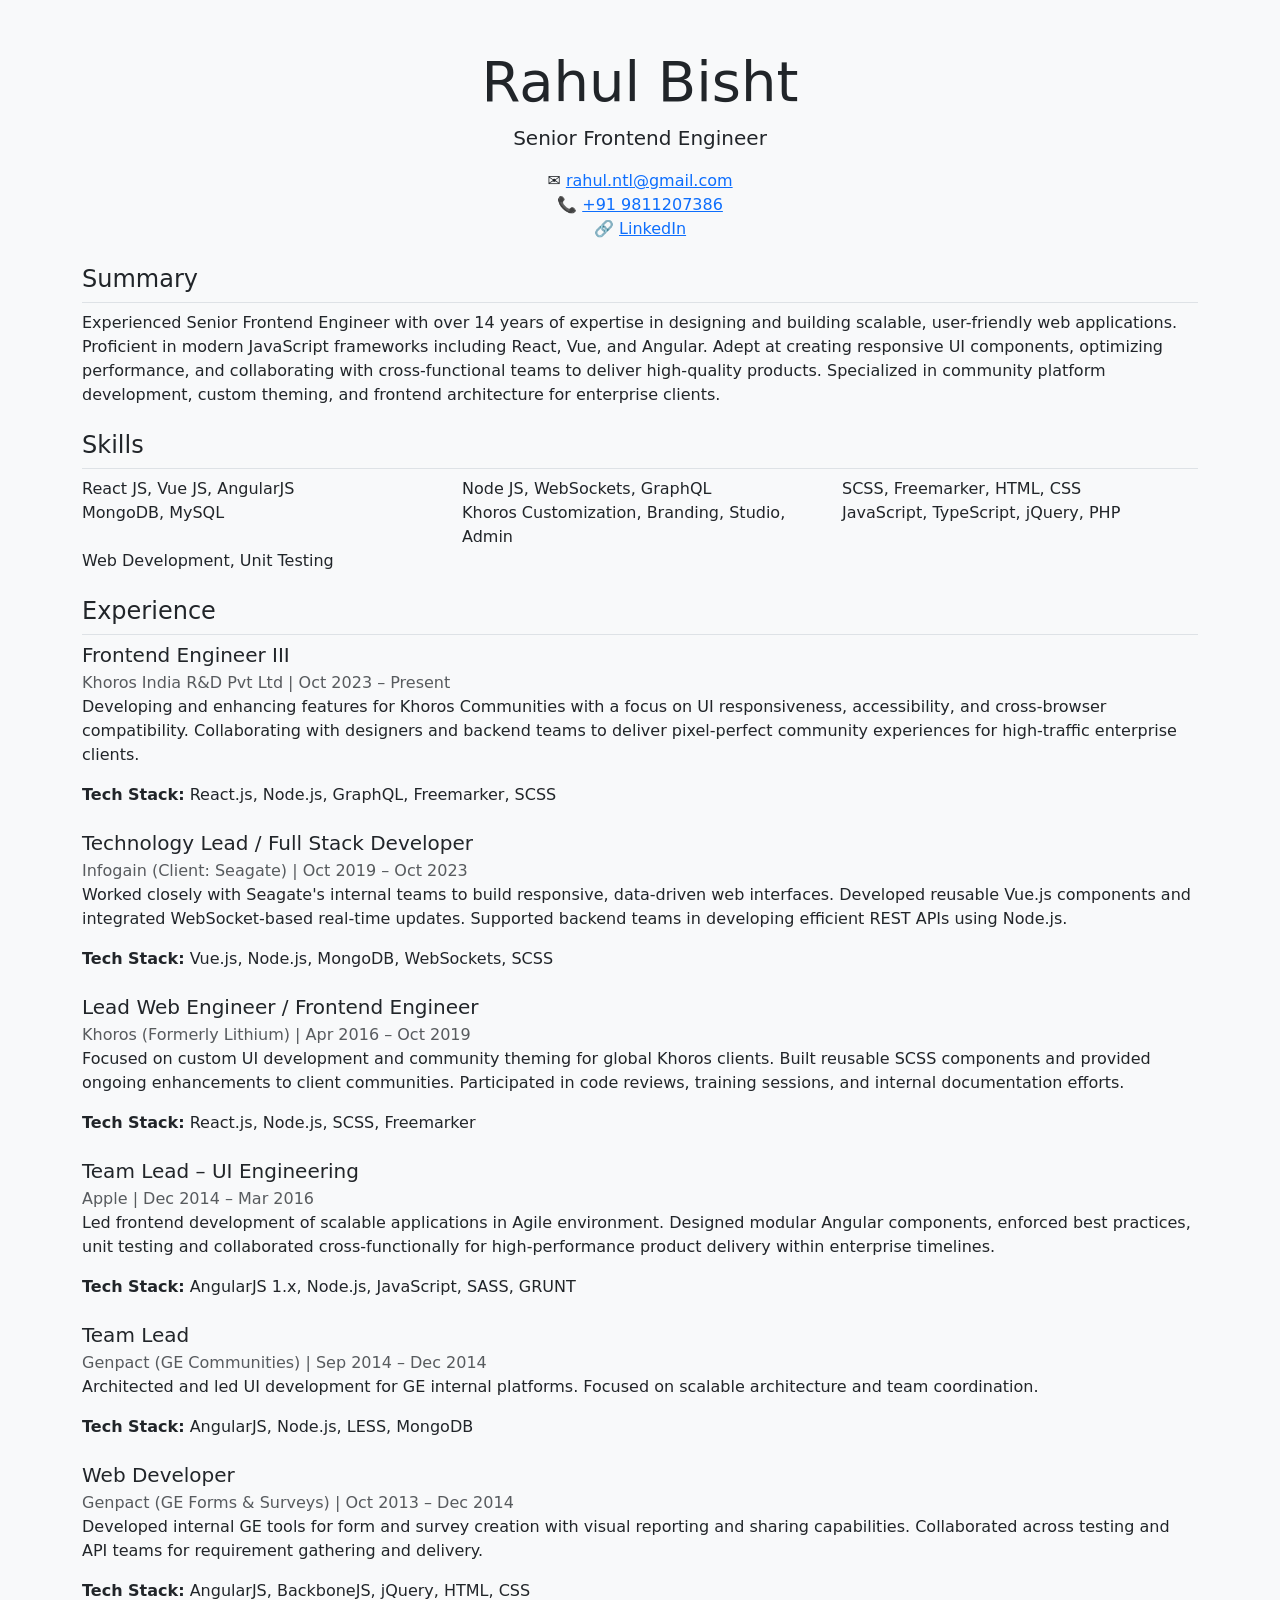
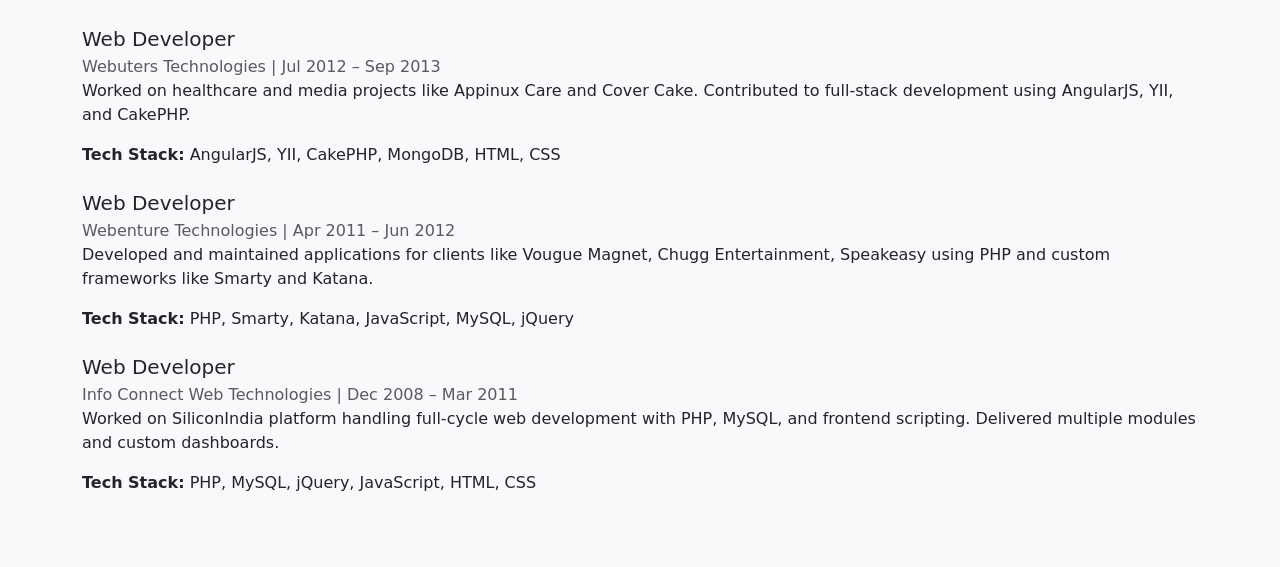
==== index.html @ eed90996 "Update index.html" ====
<!DOCTYPE html>
<html lang="en">
<head>
  <meta charset="UTF-8" />
  <meta name="viewport" content="width=device-width, initial-scale=1.0" />
  <meta name="description" content="Resume of Rahul Bisht - Frontend Engineer with extensive experience in React, Node.js, and scalable enterprise solutions." />
  <title>Rahul Bisht | Frontend Engineer</title>
  <link href="https://cdn.jsdelivr.net/npm/bootstrap@5.3.2/dist/css/bootstrap.min.css" rel="stylesheet">
</head>
<body class="bg-light text-dark">
  <div class="container py-5">
    <div class="text-center mb-4">
      <h1 class="display-4">Rahul Bisht</h1>
      <p class="lead">Senior Frontend Engineer</p>
      <p>
        ✉️ <a href="mailto:rahul.ntl@gmail.com">rahul.ntl@gmail.com</a><br />
        📞 <a href="tel:+919811207386">+91 9811207386</a><br />
        🔗 <a href="https://www.linkedin.com/in/rahulntl">LinkedIn</a>
      </p>
    </div>

    <h2 class="h4 border-bottom pb-2">Summary</h2>
    <div class="mb-4">Experienced Senior Frontend Engineer with over 14 years of expertise in designing and building scalable, user-friendly web applications. Proficient in modern JavaScript frameworks including React, Vue, and Angular. Adept at creating responsive UI components, optimizing performance, and collaborating with cross-functional teams to deliver high-quality products. Specialized in community platform development, custom theming, and frontend architecture for enterprise clients.</div>
    
    <h2 class="h4 border-bottom pb-2">Skills</h2>
    <ul class="row list-unstyled mb-4">
      <li class="col-md-4">React JS, Vue JS, AngularJS</li>
      <li class="col-md-4">Node JS, WebSockets, GraphQL</li>
      <li class="col-md-4">SCSS, Freemarker, HTML, CSS</li>
      <li class="col-md-4">MongoDB, MySQL</li>
      <li class="col-md-4">Khoros Customization, Branding, Studio, Admin</li>
      <li class="col-md-4">JavaScript, TypeScript, jQuery, PHP</li>
      <li class="col-md-4">Web Development, Unit Testing</li>
    </ul>

    <h2 class="h4 border-bottom pb-2">Experience</h2>

    <!-- Repeat this block for each job -->
    <div class="mb-4">
      <h5 class="mb-1">Frontend Engineer III</h5>
      <div class="text-muted">Khoros India R&D Pvt Ltd | Oct 2023 – Present</div>
      <p>Developing and enhancing features for Khoros Communities with a focus on UI responsiveness, accessibility, and cross-browser compatibility. Collaborating with designers and backend teams to deliver pixel-perfect community experiences for high-traffic enterprise clients.</p>
      <p><strong>Tech Stack:</strong> React.js, Node.js, GraphQL, Freemarker, SCSS</p>
    </div>

    <div class="mb-4">
      <h5 class="mb-1">Technology Lead / Full Stack Developer</h5>
      <div class="text-muted">Infogain (Client: Seagate) | Oct 2019 – Oct 2023</div>
      <p>Worked closely with Seagate's internal teams to build responsive, data-driven web interfaces. Developed reusable Vue.js components and integrated WebSocket-based real-time updates. Supported backend teams in developing efficient REST APIs using Node.js.</p>
      <p><strong>Tech Stack:</strong> Vue.js, Node.js, MongoDB, WebSockets, SCSS</p>
    </div>

    <div class="mb-4">
      <h5 class="mb-1">Lead Web Engineer / Frontend Engineer</h5>
      <div class="text-muted">Khoros (Formerly Lithium) | Apr 2016 – Oct 2019</div>
      <p>Focused on custom UI development and community theming for global Khoros clients. Built reusable SCSS components and provided ongoing enhancements to client communities. Participated in code reviews, training sessions, and internal documentation efforts.</p>
      <p><strong>Tech Stack:</strong> React.js, Node.js, SCSS, Freemarker</p>
    </div>

    <div class="mb-4">
      <h5 class="mb-1">Team Lead – UI Engineering</h5>
      <div class="text-muted">Apple | Dec 2014 – Mar 2016</div>
      <p>Led frontend development of scalable applications in Agile environment. Designed modular Angular components, enforced best practices, unit testing and collaborated cross-functionally for high-performance product delivery within enterprise timelines.</p>
      <p><strong>Tech Stack:</strong> AngularJS 1.x, Node.js, JavaScript, SASS, GRUNT</p>
    </div>

    <div class="mb-4">
      <h5 class="mb-1">Team Lead</h5>
      <div class="text-muted">Genpact (GE Communities) | Sep 2014 – Dec 2014</div>
      <p>Architected and led UI development for GE internal platforms. Focused on scalable architecture and team coordination.</p>
      <p><strong>Tech Stack:</strong> AngularJS, Node.js, LESS, MongoDB</p>
    </div>

    <div class="mb-4">
      <h5 class="mb-1">Web Developer</h5>
      <div class="text-muted">Genpact (GE Forms & Surveys) | Oct 2013 – Dec 2014</div>
      <p>Developed internal GE tools for form and survey creation with visual reporting and sharing capabilities. Collaborated across testing and API teams for requirement gathering and delivery.</p>
      <p><strong>Tech Stack:</strong> AngularJS, BackboneJS, jQuery, HTML, CSS</p>
    </div>

    <div class="mb-4">
      <h5 class="mb-1">Web Developer</h5>
      <div class="text-muted">Webuters Technologies | Jul 2012 – Sep 2013</div>
      <p>Worked on healthcare and media projects like Appinux Care and Cover Cake. Contributed to full-stack development using AngularJS, YII, and CakePHP.</p>
      <p><strong>Tech Stack:</strong> AngularJS, YII, CakePHP, MongoDB, HTML, CSS</p>
    </div>

    <div class="mb-4">
      <h5 class="mb-1">Web Developer</h5>
      <div class="text-muted">Webenture Technologies | Apr 2011 – Jun 2012</div>
      <p>Developed and maintained applications for clients like Vougue Magnet, Chugg Entertainment, Speakeasy using PHP and custom frameworks like Smarty and Katana.</p>
      <p><strong>Tech Stack:</strong> PHP, Smarty, Katana, JavaScript, MySQL, jQuery</p>
    </div>

    <div class="mb-4">
      <h5 class="mb-1">Web Developer</h5>
      <div class="text-muted">Info Connect Web Technologies | Dec 2008 – Mar 2011</div>
      <p>Worked on SiliconIndia platform handling full-cycle web development with PHP, MySQL, and frontend scripting. Delivered multiple modules and custom dashboards.</p>
      <p><strong>Tech Stack:</strong> PHP, MySQL, jQuery, JavaScript, HTML, CSS</p>
    </div>

  </div>
</body>
</html>
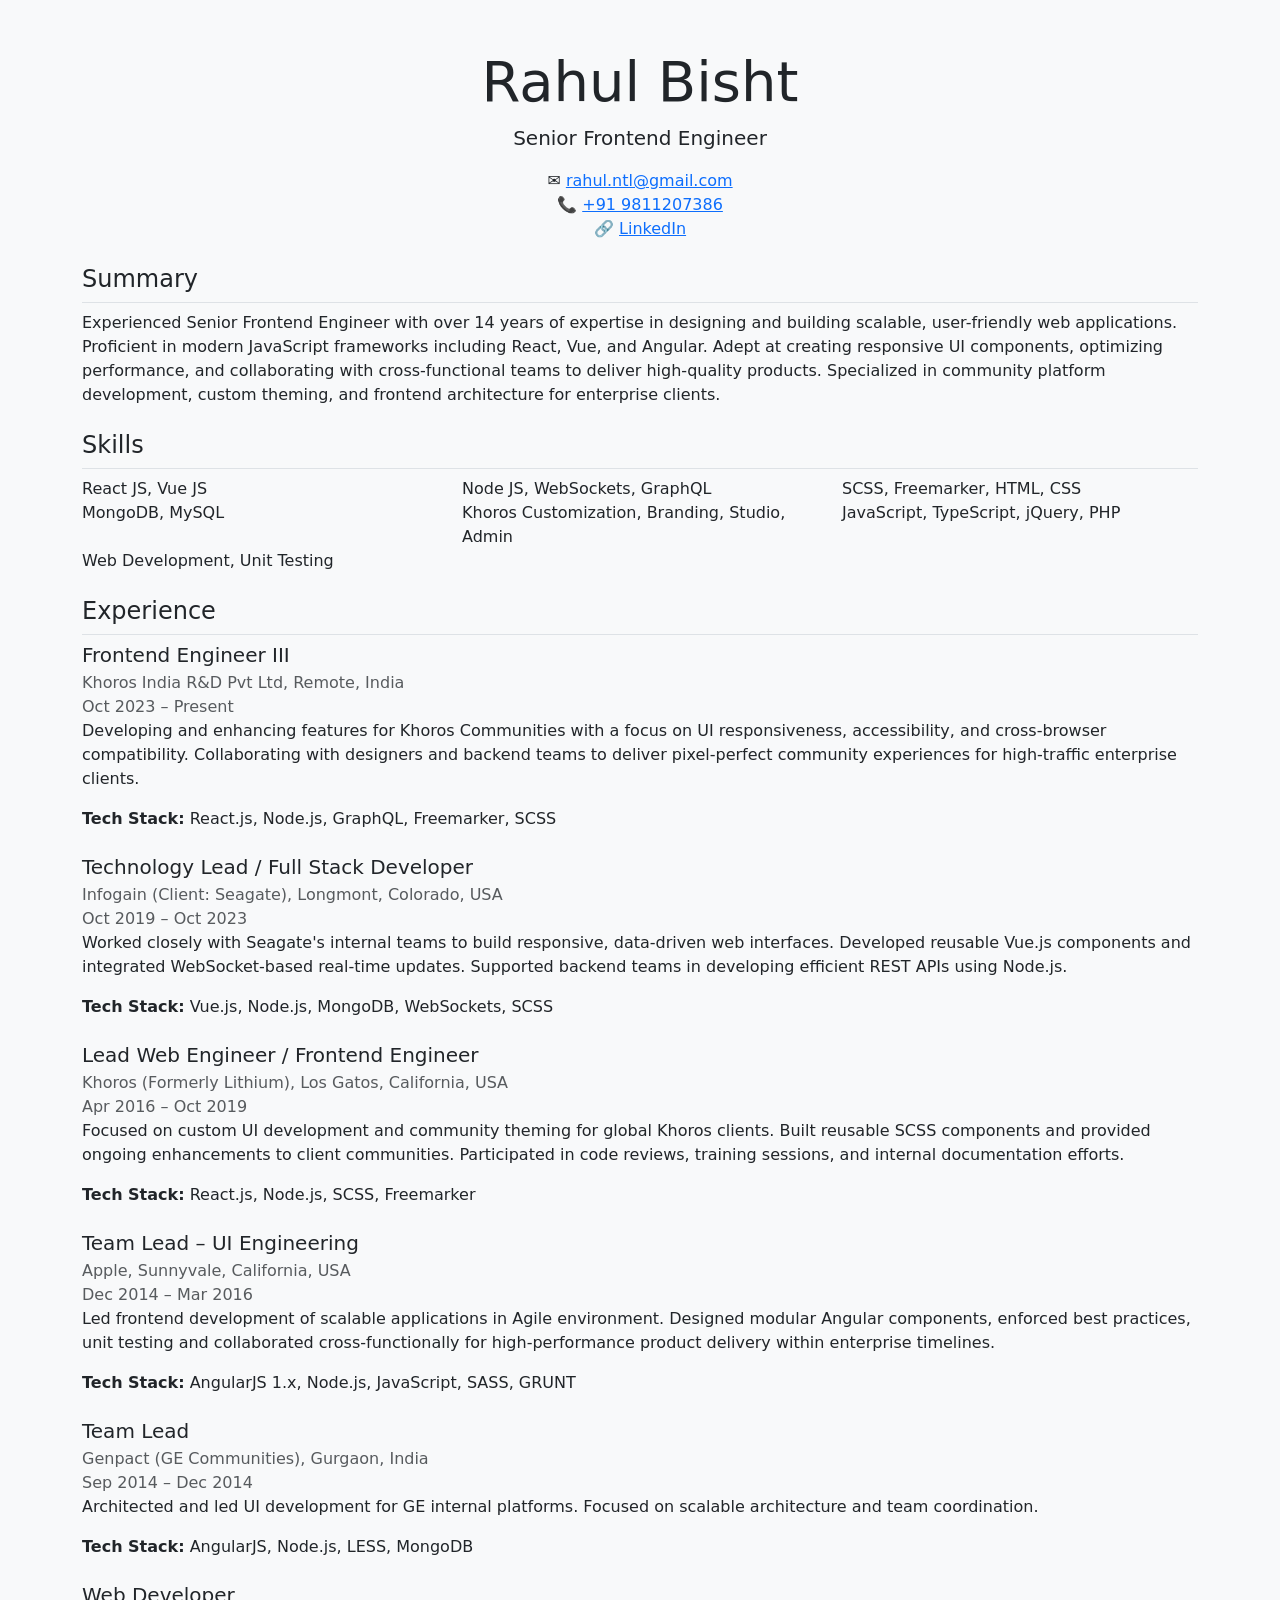
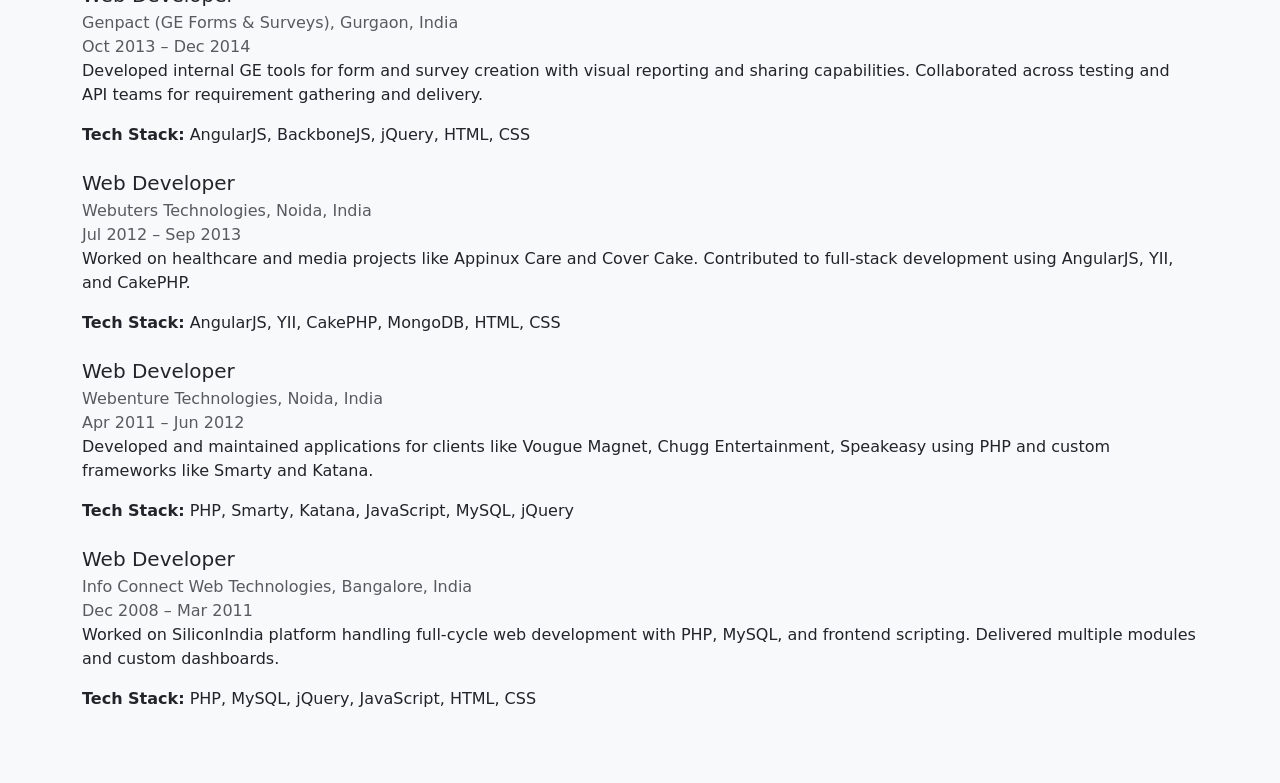
==== commit 580cf429: "Update index.html" ====
--- a/index.html
+++ b/index.html
@@ -24,7 +24,7 @@
     
     <h2 class="h4 border-bottom pb-2">Skills</h2>
     <ul class="row list-unstyled mb-4">
-      <li class="col-md-4">React JS, Vue JS, AngularJS</li>
+      <li class="col-md-4">React JS, Vue JS</li>
       <li class="col-md-4">Node JS, WebSockets, GraphQL</li>
       <li class="col-md-4">SCSS, Freemarker, HTML, CSS</li>
       <li class="col-md-4">MongoDB, MySQL</li>
@@ -38,63 +38,72 @@
     <!-- Repeat this block for each job -->
     <div class="mb-4">
       <h5 class="mb-1">Frontend Engineer III</h5>
-      <div class="text-muted">Khoros India R&D Pvt Ltd | Oct 2023 – Present</div>
+      <div class="text-muted">Khoros India R&D Pvt Ltd, Remote, India </div>
+      <div class="text-muted">Oct 2023 – Present</div>
       <p>Developing and enhancing features for Khoros Communities with a focus on UI responsiveness, accessibility, and cross-browser compatibility. Collaborating with designers and backend teams to deliver pixel-perfect community experiences for high-traffic enterprise clients.</p>
       <p><strong>Tech Stack:</strong> React.js, Node.js, GraphQL, Freemarker, SCSS</p>
     </div>
 
     <div class="mb-4">
       <h5 class="mb-1">Technology Lead / Full Stack Developer</h5>
-      <div class="text-muted">Infogain (Client: Seagate) | Oct 2019 – Oct 2023</div>
+      <div class="text-muted">Infogain (Client: Seagate), Longmont, Colorado, USA</div>
+      <div class="text-muted">Oct 2019 – Oct 2023</div>
       <p>Worked closely with Seagate's internal teams to build responsive, data-driven web interfaces. Developed reusable Vue.js components and integrated WebSocket-based real-time updates. Supported backend teams in developing efficient REST APIs using Node.js.</p>
       <p><strong>Tech Stack:</strong> Vue.js, Node.js, MongoDB, WebSockets, SCSS</p>
     </div>
 
     <div class="mb-4">
       <h5 class="mb-1">Lead Web Engineer / Frontend Engineer</h5>
-      <div class="text-muted">Khoros (Formerly Lithium) | Apr 2016 – Oct 2019</div>
+      <div class="text-muted">Khoros (Formerly Lithium), Los Gatos, California, USA</div>
+      <div class="text-muted">Apr 2016 – Oct 2019</div>
       <p>Focused on custom UI development and community theming for global Khoros clients. Built reusable SCSS components and provided ongoing enhancements to client communities. Participated in code reviews, training sessions, and internal documentation efforts.</p>
       <p><strong>Tech Stack:</strong> React.js, Node.js, SCSS, Freemarker</p>
     </div>
 
     <div class="mb-4">
       <h5 class="mb-1">Team Lead – UI Engineering</h5>
-      <div class="text-muted">Apple | Dec 2014 – Mar 2016</div>
+      <div class="text-muted">Apple, Sunnyvale, California, USA</div>
+      <div class="text-muted">Dec 2014 – Mar 2016</div>
       <p>Led frontend development of scalable applications in Agile environment. Designed modular Angular components, enforced best practices, unit testing and collaborated cross-functionally for high-performance product delivery within enterprise timelines.</p>
       <p><strong>Tech Stack:</strong> AngularJS 1.x, Node.js, JavaScript, SASS, GRUNT</p>
     </div>
 
     <div class="mb-4">
       <h5 class="mb-1">Team Lead</h5>
-      <div class="text-muted">Genpact (GE Communities) | Sep 2014 – Dec 2014</div>
+      <div class="text-muted">Genpact (GE Communities), Gurgaon, India</div>
+      <div class="text-muted">Sep 2014 – Dec 2014</div>
       <p>Architected and led UI development for GE internal platforms. Focused on scalable architecture and team coordination.</p>
       <p><strong>Tech Stack:</strong> AngularJS, Node.js, LESS, MongoDB</p>
     </div>
 
     <div class="mb-4">
       <h5 class="mb-1">Web Developer</h5>
-      <div class="text-muted">Genpact (GE Forms & Surveys) | Oct 2013 – Dec 2014</div>
+      <div class="text-muted">Genpact (GE Forms & Surveys), Gurgaon, India</div>
+      <div class="text-muted">Oct 2013 – Dec 2014</div>
       <p>Developed internal GE tools for form and survey creation with visual reporting and sharing capabilities. Collaborated across testing and API teams for requirement gathering and delivery.</p>
       <p><strong>Tech Stack:</strong> AngularJS, BackboneJS, jQuery, HTML, CSS</p>
     </div>
 
     <div class="mb-4">
       <h5 class="mb-1">Web Developer</h5>
-      <div class="text-muted">Webuters Technologies | Jul 2012 – Sep 2013</div>
+      <div class="text-muted">Webuters Technologies, Noida, India</div>
+      <div class="text-muted">Jul 2012 – Sep 2013</div>
       <p>Worked on healthcare and media projects like Appinux Care and Cover Cake. Contributed to full-stack development using AngularJS, YII, and CakePHP.</p>
       <p><strong>Tech Stack:</strong> AngularJS, YII, CakePHP, MongoDB, HTML, CSS</p>
     </div>
 
     <div class="mb-4">
       <h5 class="mb-1">Web Developer</h5>
-      <div class="text-muted">Webenture Technologies | Apr 2011 – Jun 2012</div>
+      <div class="text-muted">Webenture Technologies, Noida, India</div>
+      <div class="text-muted">Apr 2011 – Jun 2012</div>
       <p>Developed and maintained applications for clients like Vougue Magnet, Chugg Entertainment, Speakeasy using PHP and custom frameworks like Smarty and Katana.</p>
       <p><strong>Tech Stack:</strong> PHP, Smarty, Katana, JavaScript, MySQL, jQuery</p>
     </div>
 
     <div class="mb-4">
       <h5 class="mb-1">Web Developer</h5>
-      <div class="text-muted">Info Connect Web Technologies | Dec 2008 – Mar 2011</div>
+      <div class="text-muted">Info Connect Web Technologies, Bangalore, India</div>
+      <div class="text-muted">Dec 2008 – Mar 2011</div>
       <p>Worked on SiliconIndia platform handling full-cycle web development with PHP, MySQL, and frontend scripting. Delivered multiple modules and custom dashboards.</p>
       <p><strong>Tech Stack:</strong> PHP, MySQL, jQuery, JavaScript, HTML, CSS</p>
     </div>
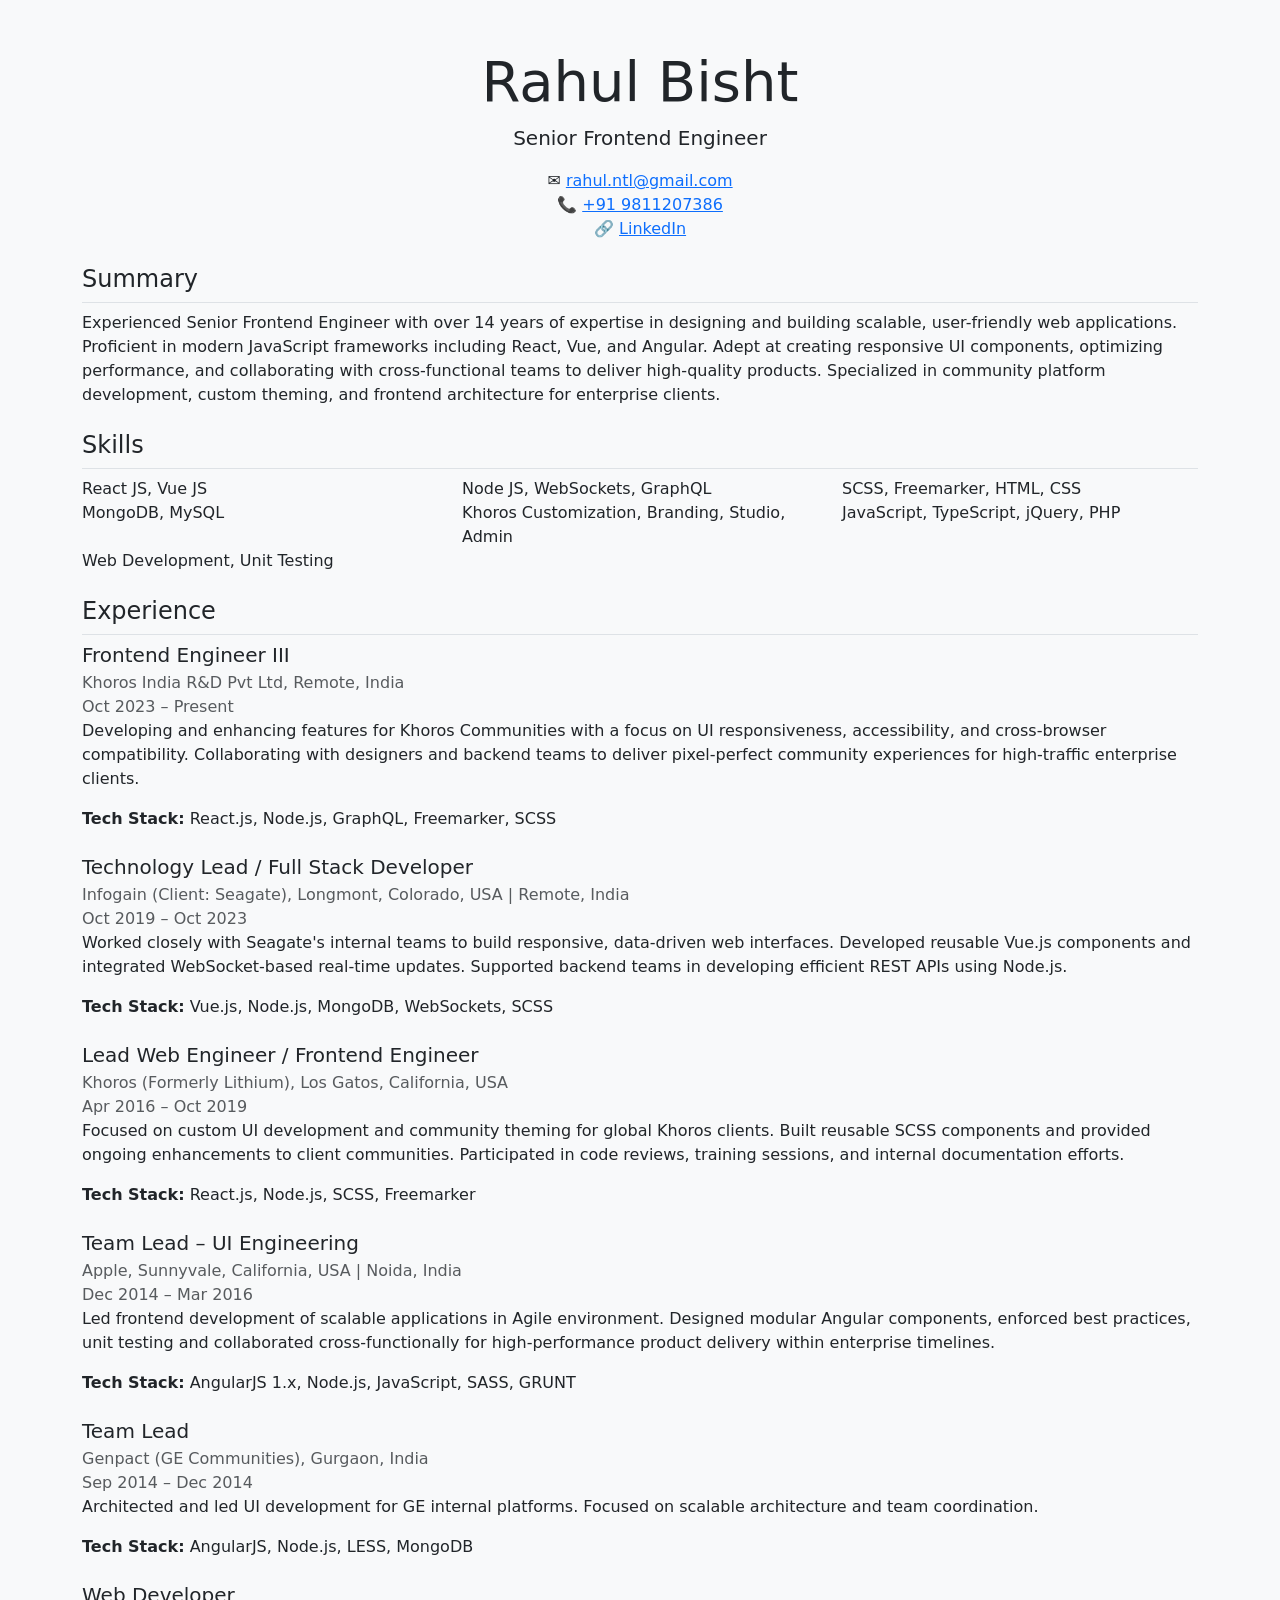
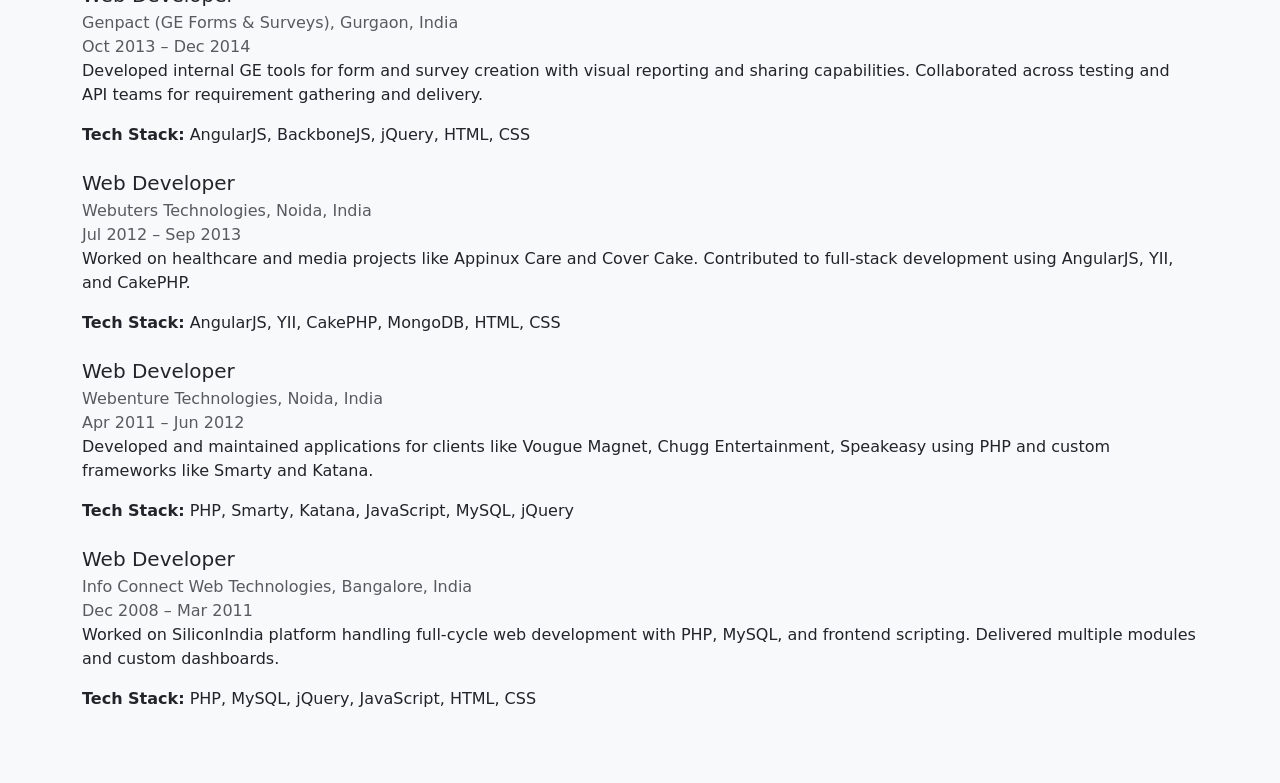
==== commit ae3b0677: "Update index.html" ====
--- a/index.html
+++ b/index.html
@@ -46,7 +46,7 @@
 
     <div class="mb-4">
       <h5 class="mb-1">Technology Lead / Full Stack Developer</h5>
-      <div class="text-muted">Infogain (Client: Seagate), Longmont, Colorado, USA</div>
+      <div class="text-muted">Infogain (Client: Seagate), Longmont, Colorado, USA | Remote, India</div>
       <div class="text-muted">Oct 2019 – Oct 2023</div>
       <p>Worked closely with Seagate's internal teams to build responsive, data-driven web interfaces. Developed reusable Vue.js components and integrated WebSocket-based real-time updates. Supported backend teams in developing efficient REST APIs using Node.js.</p>
       <p><strong>Tech Stack:</strong> Vue.js, Node.js, MongoDB, WebSockets, SCSS</p>
@@ -62,7 +62,7 @@
 
     <div class="mb-4">
       <h5 class="mb-1">Team Lead – UI Engineering</h5>
-      <div class="text-muted">Apple, Sunnyvale, California, USA</div>
+      <div class="text-muted">Apple, Sunnyvale, California, USA | Noida, India</div>
       <div class="text-muted">Dec 2014 – Mar 2016</div>
       <p>Led frontend development of scalable applications in Agile environment. Designed modular Angular components, enforced best practices, unit testing and collaborated cross-functionally for high-performance product delivery within enterprise timelines.</p>
       <p><strong>Tech Stack:</strong> AngularJS 1.x, Node.js, JavaScript, SASS, GRUNT</p>
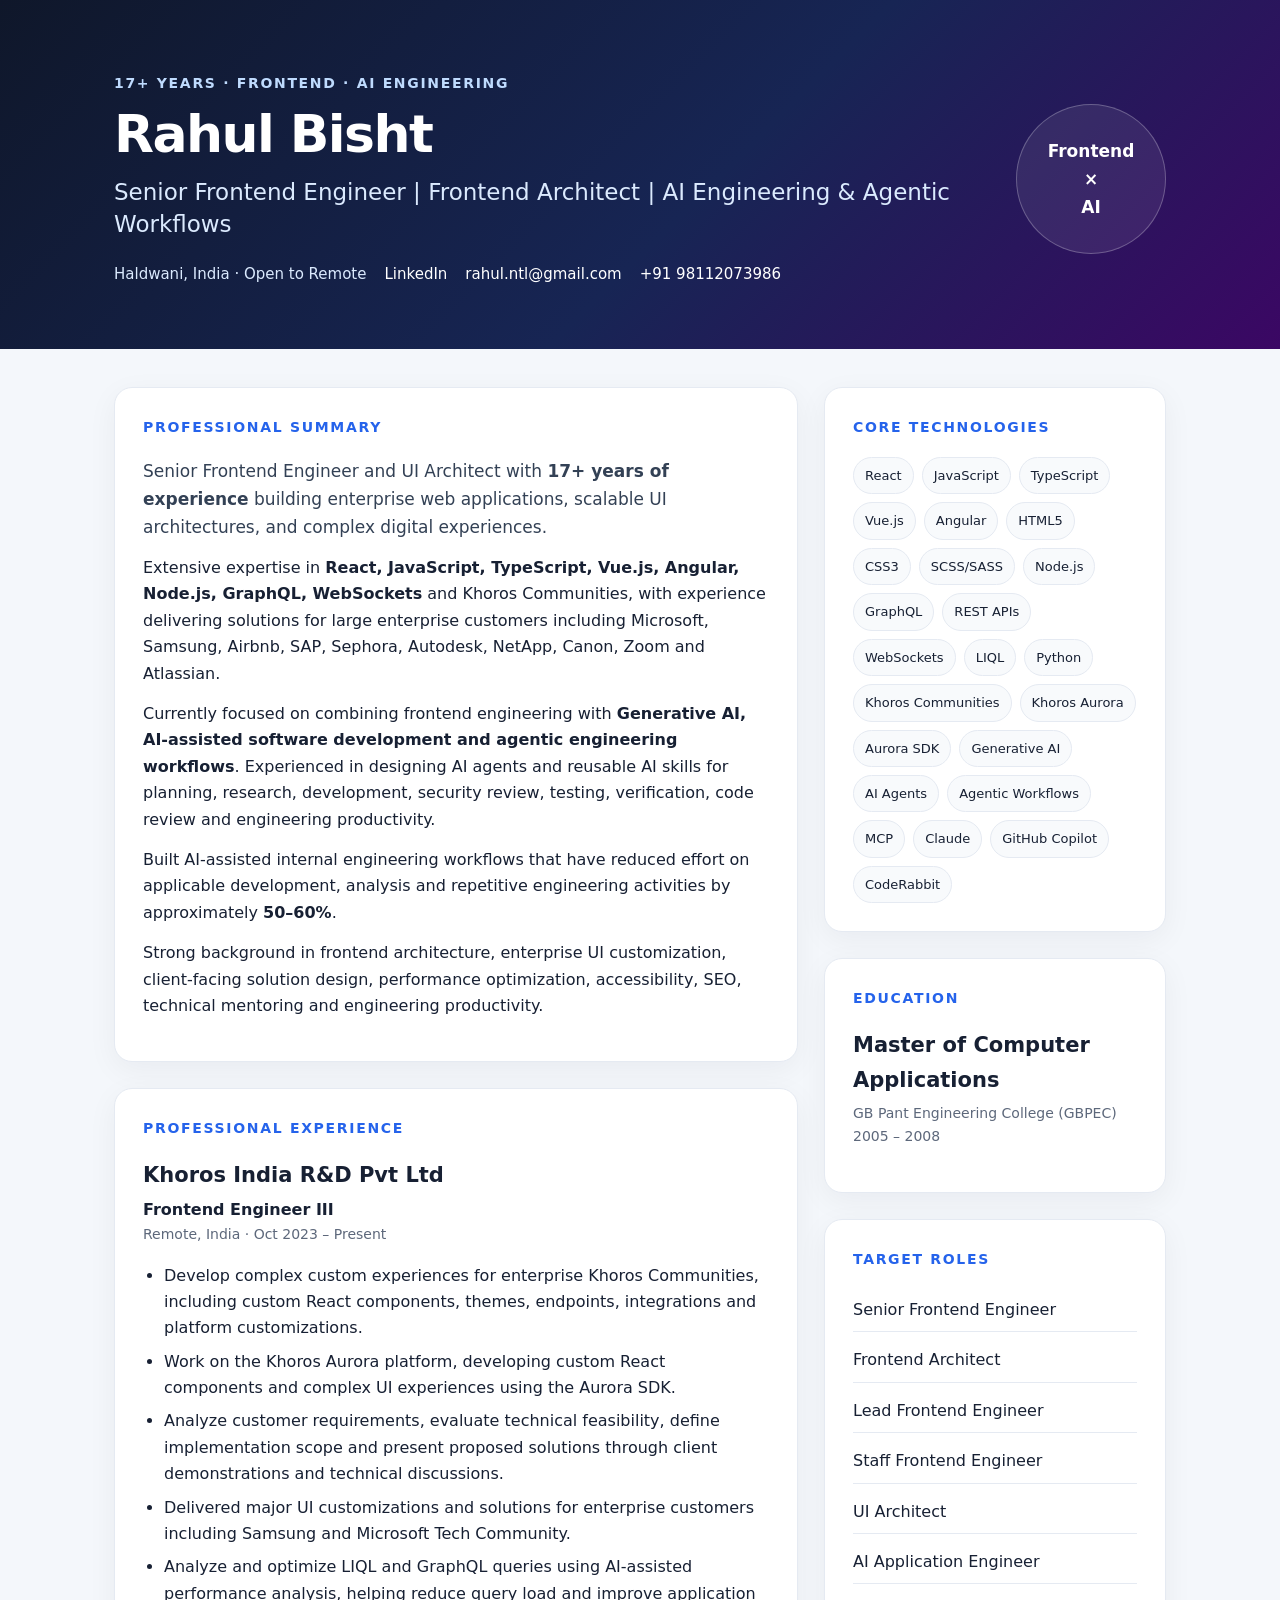
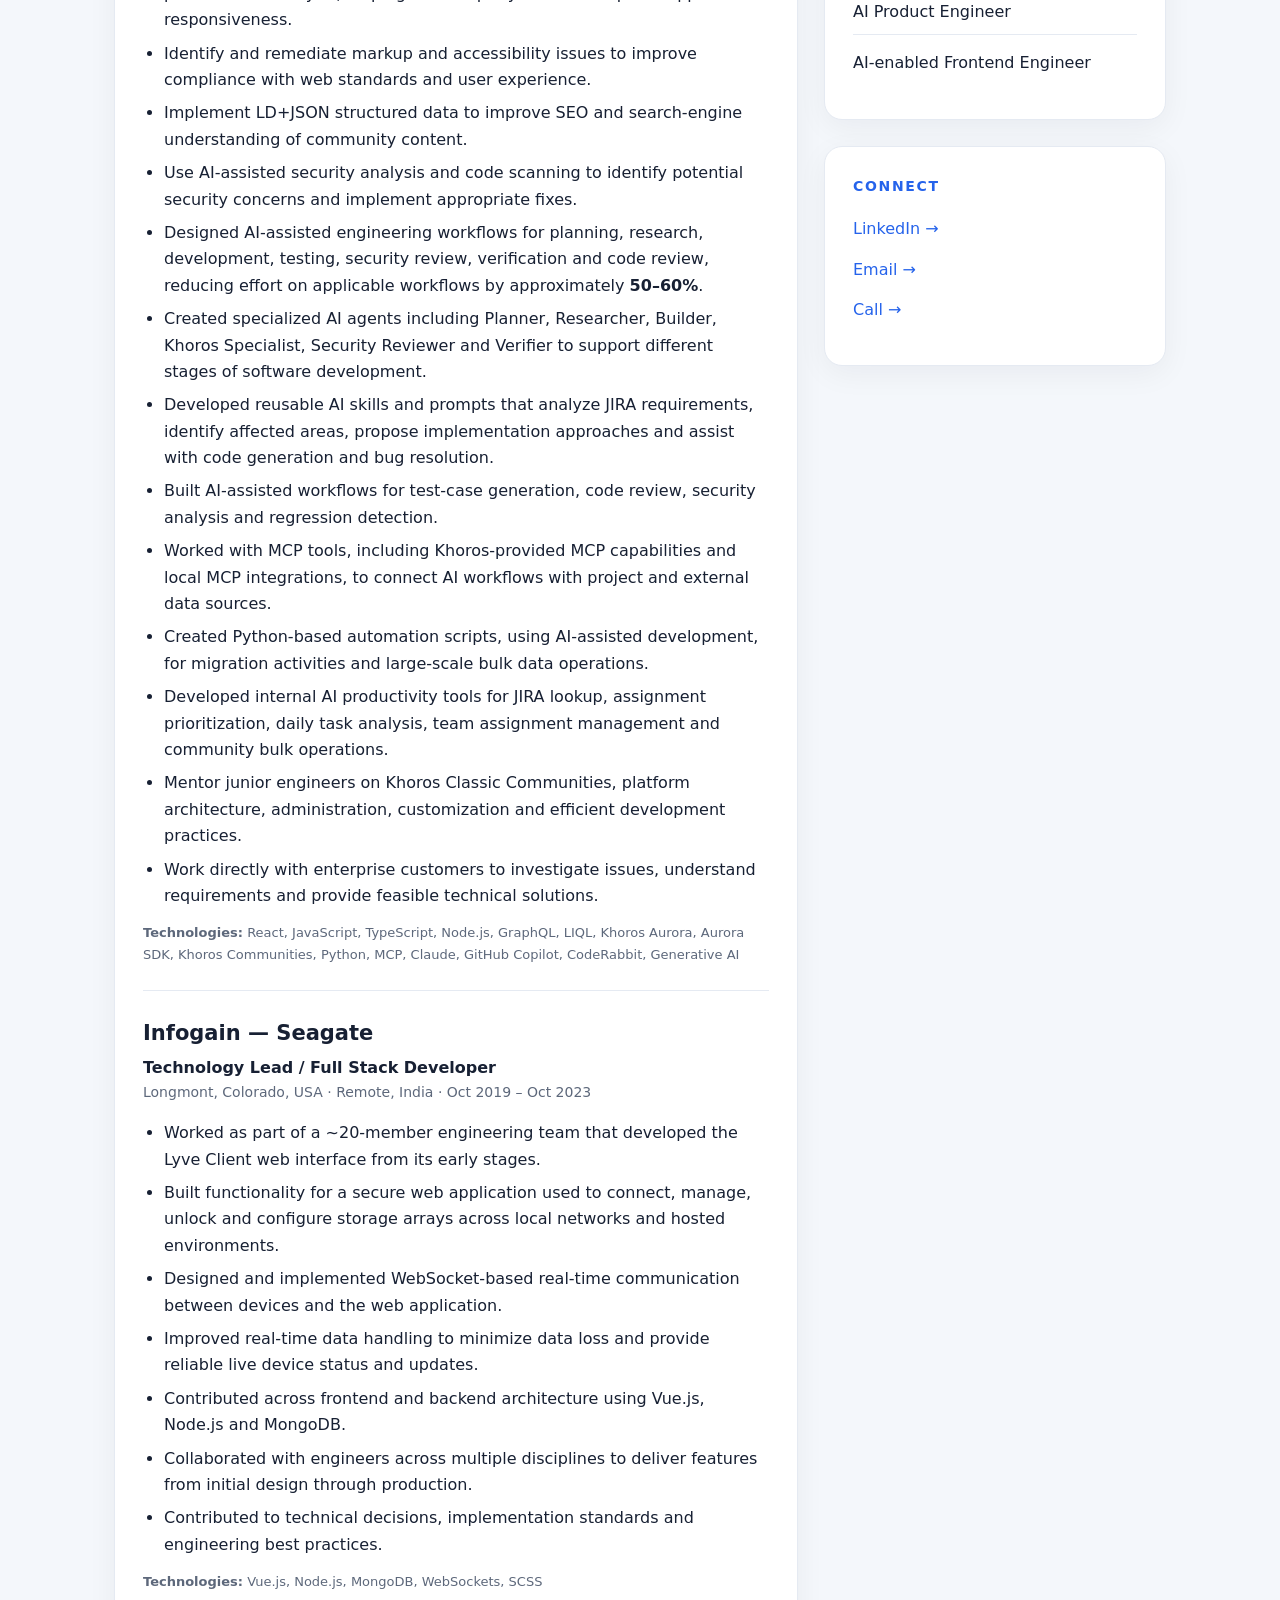
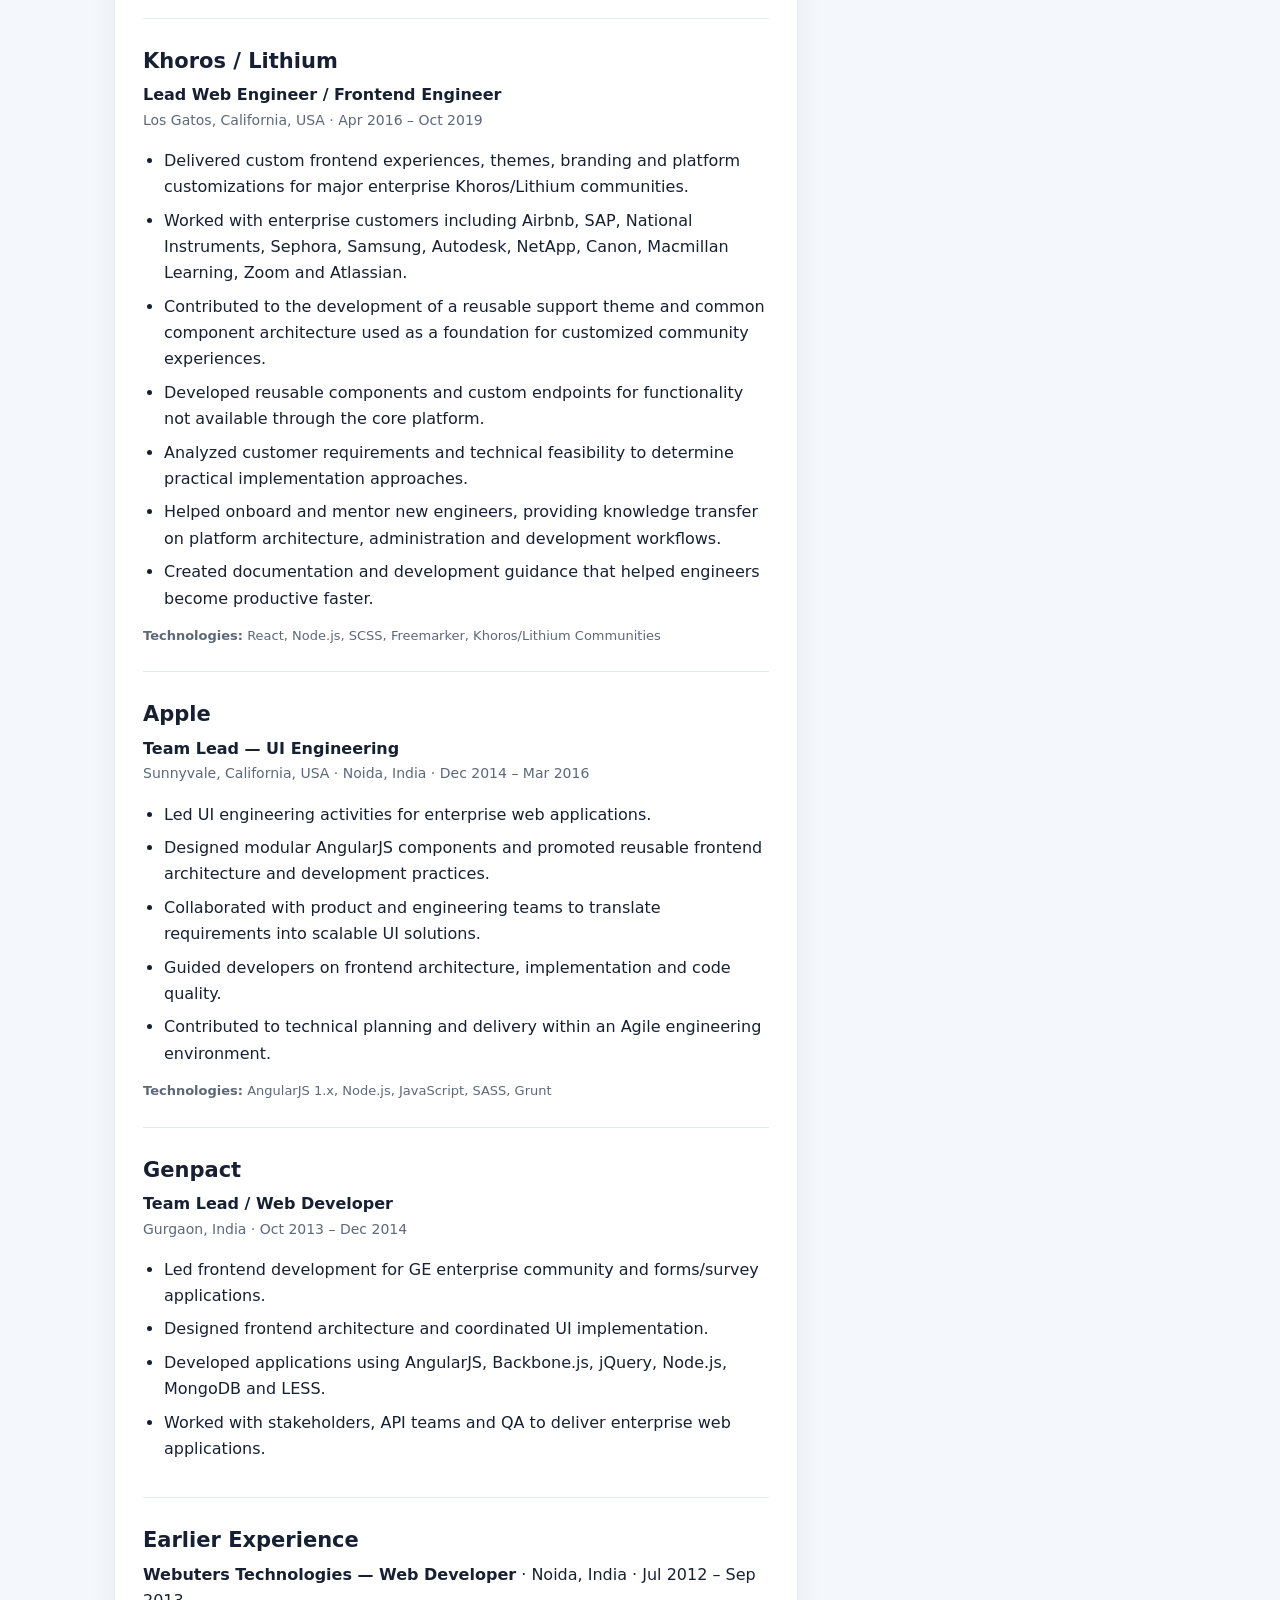
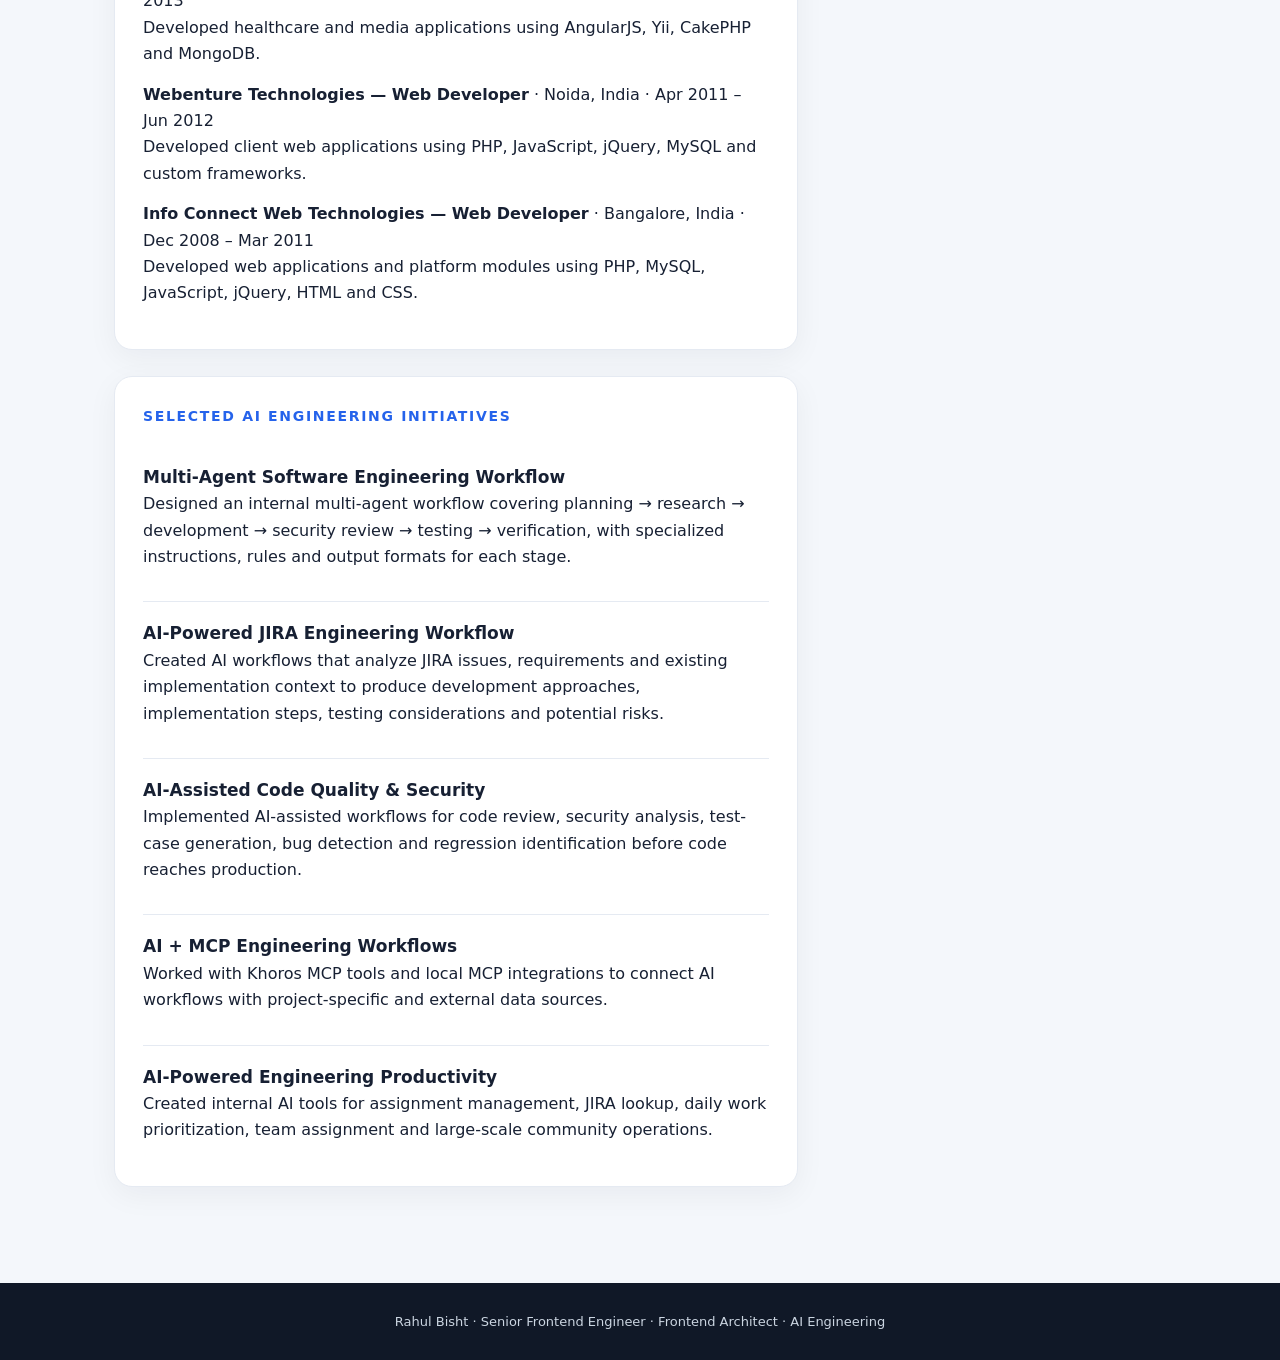
==== commit f1fa8507: "Revise resume details and improve HTML structure Updated the resume details and enhanced the styling" ====
--- a/index.html
+++ b/index.html
@@ -1,113 +1,248 @@
 <!DOCTYPE html>
 <html lang="en">
 <head>
-  <meta charset="UTF-8" />
-  <meta name="viewport" content="width=device-width, initial-scale=1.0" />
-  <meta name="description" content="Resume of Rahul Bisht - Frontend Engineer with extensive experience in React, Node.js, and scalable enterprise solutions." />
-  <title>Rahul Bisht | Frontend Engineer</title>
-  <link href="https://cdn.jsdelivr.net/npm/bootstrap@5.3.2/dist/css/bootstrap.min.css" rel="stylesheet">
+<meta charset="UTF-8">
+<meta name="viewport" content="width=device-width, initial-scale=1.0">
+<meta name="description" content="Rahul Bisht — Senior Frontend Engineer, Frontend Architect and AI Engineering professional with 17+ years of experience.">
+<title>Rahul Bisht | Senior Frontend Engineer & AI Engineering</title>
+<style>
+:root{
+  --bg:#f4f7fb; --card:#fff; --text:#172033; --muted:#5d687b;
+  --accent:#2563eb; --accent2:#7c3aed; --line:#e5eaf2;
+  --dark:#101827;
+}
+*{box-sizing:border-box}
+html{scroll-behavior:smooth}
+body{margin:0;background:var(--bg);color:var(--text);font-family:Inter,ui-sans-serif,system-ui,-apple-system,BlinkMacSystemFont,"Segoe UI",sans-serif;line-height:1.65}
+a{color:var(--accent);text-decoration:none}
+a:hover{text-decoration:underline}
+.container{max-width:1100px;margin:auto;padding:0 24px}
+.hero{background:linear-gradient(135deg,#0f172a 0%,#172554 55%,#3b0764 100%);color:#fff;padding:72px 0 62px}
+.hero-inner{display:grid;grid-template-columns:1fr auto;gap:40px;align-items:center}
+.eyebrow{font-size:14px;letter-spacing:.12em;text-transform:uppercase;color:#bfdbfe;font-weight:700}
+h1{font-size:52px;line-height:1.05;margin:12px 0 14px;letter-spacing:-.03em}
+.hero h2{font-size:23px;line-height:1.4;font-weight:500;color:#dbeafe;margin:0 0 22px}
+.contact{display:flex;flex-wrap:wrap;gap:10px 18px;color:#dbeafe;font-size:15px}
+.contact a{color:#fff}
+.hero-badge{width:150px;height:150px;border:1px solid rgba(255,255,255,.25);border-radius:50%;display:flex;align-items:center;justify-content:center;text-align:center;background:rgba(255,255,255,.08);font-weight:700;font-size:17px}
+main{padding:38px 0 70px}
+.grid{display:grid;grid-template-columns:2fr 1fr;gap:26px}
+.card{background:var(--card);border:1px solid var(--line);border-radius:18px;padding:28px;box-shadow:0 8px 30px rgba(15,23,42,.05);margin-bottom:26px}
+h3{font-size:14px;text-transform:uppercase;letter-spacing:.12em;color:var(--accent);margin:0 0 18px}
+h4{font-size:21px;margin:0 0 4px}
+.role{font-weight:700}
+.meta{color:var(--muted);font-size:14px;margin-bottom:16px}
+p{margin:0 0 14px}
+ul{padding-left:21px;margin:10px 0}
+li{margin:7px 0}
+.summary{font-size:17px;color:#334155}
+.skills{display:flex;flex-wrap:wrap;gap:8px}
+.skill{padding:7px 11px;border:1px solid var(--line);border-radius:999px;background:#f8fafc;font-size:13px}
+.job{padding:0 0 25px;margin-bottom:25px;border-bottom:1px solid var(--line)}
+.job:last-child{border-bottom:0;margin-bottom:0;padding-bottom:0}
+.tech{font-size:13px;color:var(--muted);margin-top:13px}
+.initiative{padding:17px 0;border-bottom:1px solid var(--line)}
+.initiative:last-child{border-bottom:0;padding-bottom:0}
+.initiative strong{font-size:17px}
+.side-list{list-style:none;padding:0;margin:0}
+.side-list li{padding:8px 0;border-bottom:1px solid var(--line)}
+.side-list li:last-child{border-bottom:0}
+footer{background:var(--dark);color:#cbd5e1;padding:28px 0;text-align:center;font-size:13px}
+@media(max-width:800px){
+ .hero{padding:50px 0}.hero-inner{grid-template-columns:1fr}.hero-badge{display:none}
+ h1{font-size:40px}.grid{grid-template-columns:1fr}.card{padding:22px}
+}
+@media print{
+ body{background:#fff}.hero{padding:35px 0;background:#111827!important;-webkit-print-color-adjust:exact;print-color-adjust:exact}
+ main{padding:20px 0}.card{box-shadow:none;break-inside:avoid}
+ a{color:inherit}.grid{grid-template-columns:2fr 1fr}
+}
+</style>
 </head>
-<body class="bg-light text-dark">
-  <div class="container py-5">
-    <div class="text-center mb-4">
-      <h1 class="display-4">Rahul Bisht</h1>
-      <p class="lead">Senior Frontend Engineer</p>
-      <p>
-        ✉️ <a href="mailto:rahul.ntl@gmail.com">rahul.ntl@gmail.com</a><br />
-        📞 <a href="tel:+919811207386">+91 9811207386</a><br />
-        🔗 <a href="https://www.linkedin.com/in/rahulntl">LinkedIn</a>
-      </p>
-    </div>
-
-    <h2 class="h4 border-bottom pb-2">Summary</h2>
-    <div class="mb-4">Experienced Senior Frontend Engineer with over 14 years of expertise in designing and building scalable, user-friendly web applications. Proficient in modern JavaScript frameworks including React, Vue, and Angular. Adept at creating responsive UI components, optimizing performance, and collaborating with cross-functional teams to deliver high-quality products. Specialized in community platform development, custom theming, and frontend architecture for enterprise clients.</div>
-    
-    <h2 class="h4 border-bottom pb-2">Skills</h2>
-    <ul class="row list-unstyled mb-4">
-      <li class="col-md-4">React JS, Vue JS</li>
-      <li class="col-md-4">Node JS, WebSockets, GraphQL</li>
-      <li class="col-md-4">SCSS, Freemarker, HTML, CSS</li>
-      <li class="col-md-4">MongoDB, MySQL</li>
-      <li class="col-md-4">Khoros Customization, Branding, Studio, Admin</li>
-      <li class="col-md-4">JavaScript, TypeScript, jQuery, PHP</li>
-      <li class="col-md-4">Web Development, Unit Testing</li>
+<body>
+
+<header class="hero">
+  <div class="container hero-inner">
+    <div>
+      <div class="eyebrow">17+ Years · Frontend · AI Engineering</div>
+      <h1>Rahul Bisht</h1>
+      <h2>Senior Frontend Engineer | Frontend Architect | AI Engineering &amp; Agentic Workflows</h2>
+      <div class="contact">
+        <span>Haldwani, India · Open to Remote</span>
+        <a href="https://www.linkedin.com/in/rahulntl/" target="_blank" rel="noopener">LinkedIn</a>
+        <a href="mailto:rahul.ntl@gmail.com">rahul.ntl@gmail.com</a>
+        <a href="tel:+9198112073986">+91 98112073986</a>
+      </div>
+    </div>
+    <div class="hero-badge">Frontend<br>×<br>AI</div>
+  </div>
+</header>
+
+<main>
+<div class="container">
+<div class="grid">
+
+<section>
+  <article class="card">
+    <h3>Professional Summary</h3>
+    <p class="summary">Senior Frontend Engineer and UI Architect with <strong>17+ years of experience</strong> building enterprise web applications, scalable UI architectures, and complex digital experiences.</p>
+    <p>Extensive expertise in <strong>React, JavaScript, TypeScript, Vue.js, Angular, Node.js, GraphQL, WebSockets</strong> and Khoros Communities, with experience delivering solutions for large enterprise customers including Microsoft, Samsung, Airbnb, SAP, Sephora, Autodesk, NetApp, Canon, Zoom and Atlassian.</p>
+    <p>Currently focused on combining frontend engineering with <strong>Generative AI, AI-assisted software development and agentic engineering workflows</strong>. Experienced in designing AI agents and reusable AI skills for planning, research, development, security review, testing, verification, code review and engineering productivity.</p>
+    <p>Built AI-assisted internal engineering workflows that have reduced effort on applicable development, analysis and repetitive engineering activities by approximately <strong>50–60%</strong>.</p>
+    <p>Strong background in frontend architecture, enterprise UI customization, client-facing solution design, performance optimization, accessibility, SEO, technical mentoring and engineering productivity.</p>
+  </article>
+
+  <article class="card">
+    <h3>Professional Experience</h3>
+
+    <div class="job">
+      <h4>Khoros India R&amp;D Pvt Ltd</h4>
+      <div class="role">Frontend Engineer III</div>
+      <div class="meta">Remote, India · Oct 2023 – Present</div>
+      <ul>
+        <li>Develop complex custom experiences for enterprise Khoros Communities, including custom React components, themes, endpoints, integrations and platform customizations.</li>
+        <li>Work on the Khoros Aurora platform, developing custom React components and complex UI experiences using the Aurora SDK.</li>
+        <li>Analyze customer requirements, evaluate technical feasibility, define implementation scope and present proposed solutions through client demonstrations and technical discussions.</li>
+        <li>Delivered major UI customizations and solutions for enterprise customers including Samsung and Microsoft Tech Community.</li>
+        <li>Analyze and optimize LIQL and GraphQL queries using AI-assisted performance analysis, helping reduce query load and improve application responsiveness.</li>
+        <li>Identify and remediate markup and accessibility issues to improve compliance with web standards and user experience.</li>
+        <li>Implement LD+JSON structured data to improve SEO and search-engine understanding of community content.</li>
+        <li>Use AI-assisted security analysis and code scanning to identify potential security concerns and implement appropriate fixes.</li>
+        <li>Designed AI-assisted engineering workflows for planning, research, development, testing, security review, verification and code review, reducing effort on applicable workflows by approximately <strong>50–60%</strong>.</li>
+        <li>Created specialized AI agents including Planner, Researcher, Builder, Khoros Specialist, Security Reviewer and Verifier to support different stages of software development.</li>
+        <li>Developed reusable AI skills and prompts that analyze JIRA requirements, identify affected areas, propose implementation approaches and assist with code generation and bug resolution.</li>
+        <li>Built AI-assisted workflows for test-case generation, code review, security analysis and regression detection.</li>
+        <li>Worked with MCP tools, including Khoros-provided MCP capabilities and local MCP integrations, to connect AI workflows with project and external data sources.</li>
+        <li>Created Python-based automation scripts, using AI-assisted development, for migration activities and large-scale bulk data operations.</li>
+        <li>Developed internal AI productivity tools for JIRA lookup, assignment prioritization, daily task analysis, team assignment management and community bulk operations.</li>
+        <li>Mentor junior engineers on Khoros Classic Communities, platform architecture, administration, customization and efficient development practices.</li>
+        <li>Work directly with enterprise customers to investigate issues, understand requirements and provide feasible technical solutions.</li>
+      </ul>
+      <div class="tech"><strong>Technologies:</strong> React, JavaScript, TypeScript, Node.js, GraphQL, LIQL, Khoros Aurora, Aurora SDK, Khoros Communities, Python, MCP, Claude, GitHub Copilot, CodeRabbit, Generative AI</div>
+    </div>
+
+    <div class="job">
+      <h4>Infogain — Seagate</h4>
+      <div class="role">Technology Lead / Full Stack Developer</div>
+      <div class="meta">Longmont, Colorado, USA · Remote, India · Oct 2019 – Oct 2023</div>
+      <ul>
+        <li>Worked as part of a ~20-member engineering team that developed the Lyve Client web interface from its early stages.</li>
+        <li>Built functionality for a secure web application used to connect, manage, unlock and configure storage arrays across local networks and hosted environments.</li>
+        <li>Designed and implemented WebSocket-based real-time communication between devices and the web application.</li>
+        <li>Improved real-time data handling to minimize data loss and provide reliable live device status and updates.</li>
+        <li>Contributed across frontend and backend architecture using Vue.js, Node.js and MongoDB.</li>
+        <li>Collaborated with engineers across multiple disciplines to deliver features from initial design through production.</li>
+        <li>Contributed to technical decisions, implementation standards and engineering best practices.</li>
+      </ul>
+      <div class="tech"><strong>Technologies:</strong> Vue.js, Node.js, MongoDB, WebSockets, SCSS</div>
+    </div>
+
+    <div class="job">
+      <h4>Khoros / Lithium</h4>
+      <div class="role">Lead Web Engineer / Frontend Engineer</div>
+      <div class="meta">Los Gatos, California, USA · Apr 2016 – Oct 2019</div>
+      <ul>
+        <li>Delivered custom frontend experiences, themes, branding and platform customizations for major enterprise Khoros/Lithium communities.</li>
+        <li>Worked with enterprise customers including Airbnb, SAP, National Instruments, Sephora, Samsung, Autodesk, NetApp, Canon, Macmillan Learning, Zoom and Atlassian.</li>
+        <li>Contributed to the development of a reusable support theme and common component architecture used as a foundation for customized community experiences.</li>
+        <li>Developed reusable components and custom endpoints for functionality not available through the core platform.</li>
+        <li>Analyzed customer requirements and technical feasibility to determine practical implementation approaches.</li>
+        <li>Helped onboard and mentor new engineers, providing knowledge transfer on platform architecture, administration and development workflows.</li>
+        <li>Created documentation and development guidance that helped engineers become productive faster.</li>
+      </ul>
+      <div class="tech"><strong>Technologies:</strong> React, Node.js, SCSS, Freemarker, Khoros/Lithium Communities</div>
+    </div>
+
+    <div class="job">
+      <h4>Apple</h4>
+      <div class="role">Team Lead — UI Engineering</div>
+      <div class="meta">Sunnyvale, California, USA · Noida, India · Dec 2014 – Mar 2016</div>
+      <ul>
+        <li>Led UI engineering activities for enterprise web applications.</li>
+        <li>Designed modular AngularJS components and promoted reusable frontend architecture and development practices.</li>
+        <li>Collaborated with product and engineering teams to translate requirements into scalable UI solutions.</li>
+        <li>Guided developers on frontend architecture, implementation and code quality.</li>
+        <li>Contributed to technical planning and delivery within an Agile engineering environment.</li>
+      </ul>
+      <div class="tech"><strong>Technologies:</strong> AngularJS 1.x, Node.js, JavaScript, SASS, Grunt</div>
+    </div>
+
+    <div class="job">
+      <h4>Genpact</h4>
+      <div class="role">Team Lead / Web Developer</div>
+      <div class="meta">Gurgaon, India · Oct 2013 – Dec 2014</div>
+      <ul>
+        <li>Led frontend development for GE enterprise community and forms/survey applications.</li>
+        <li>Designed frontend architecture and coordinated UI implementation.</li>
+        <li>Developed applications using AngularJS, Backbone.js, jQuery, Node.js, MongoDB and LESS.</li>
+        <li>Worked with stakeholders, API teams and QA to deliver enterprise web applications.</li>
+      </ul>
+    </div>
+
+    <div class="job">
+      <h4>Earlier Experience</h4>
+      <p><strong>Webuters Technologies — Web Developer</strong> · Noida, India · Jul 2012 – Sep 2013<br>
+      Developed healthcare and media applications using AngularJS, Yii, CakePHP and MongoDB.</p>
+      <p><strong>Webenture Technologies — Web Developer</strong> · Noida, India · Apr 2011 – Jun 2012<br>
+      Developed client web applications using PHP, JavaScript, jQuery, MySQL and custom frameworks.</p>
+      <p><strong>Info Connect Web Technologies — Web Developer</strong> · Bangalore, India · Dec 2008 – Mar 2011<br>
+      Developed web applications and platform modules using PHP, MySQL, JavaScript, jQuery, HTML and CSS.</p>
+    </div>
+  </article>
+
+  <article class="card">
+    <h3>Selected AI Engineering Initiatives</h3>
+    <div class="initiative"><strong>Multi-Agent Software Engineering Workflow</strong><p>Designed an internal multi-agent workflow covering planning → research → development → security review → testing → verification, with specialized instructions, rules and output formats for each stage.</p></div>
+    <div class="initiative"><strong>AI-Powered JIRA Engineering Workflow</strong><p>Created AI workflows that analyze JIRA issues, requirements and existing implementation context to produce development approaches, implementation steps, testing considerations and potential risks.</p></div>
+    <div class="initiative"><strong>AI-Assisted Code Quality &amp; Security</strong><p>Implemented AI-assisted workflows for code review, security analysis, test-case generation, bug detection and regression identification before code reaches production.</p></div>
+    <div class="initiative"><strong>AI + MCP Engineering Workflows</strong><p>Worked with Khoros MCP tools and local MCP integrations to connect AI workflows with project-specific and external data sources.</p></div>
+    <div class="initiative"><strong>AI-Powered Engineering Productivity</strong><p>Created internal AI tools for assignment management, JIRA lookup, daily work prioritization, team assignment and large-scale community operations.</p></div>
+  </article>
+</section>
+
+<aside>
+  <article class="card">
+    <h3>Core Technologies</h3>
+    <div class="skills">
+      <span class="skill">React</span><span class="skill">JavaScript</span><span class="skill">TypeScript</span><span class="skill">Vue.js</span><span class="skill">Angular</span><span class="skill">HTML5</span><span class="skill">CSS3</span><span class="skill">SCSS/SASS</span><span class="skill">Node.js</span><span class="skill">GraphQL</span><span class="skill">REST APIs</span><span class="skill">WebSockets</span><span class="skill">LIQL</span><span class="skill">Python</span><span class="skill">Khoros Communities</span><span class="skill">Khoros Aurora</span><span class="skill">Aurora SDK</span><span class="skill">Generative AI</span><span class="skill">AI Agents</span><span class="skill">Agentic Workflows</span><span class="skill">MCP</span><span class="skill">Claude</span><span class="skill">GitHub Copilot</span><span class="skill">CodeRabbit</span>
+    </div>
+  </article>
+
+  <article class="card">
+    <h3>Education</h3>
+    <h4>Master of Computer Applications</h4>
+    <div class="meta">GB Pant Engineering College (GBPEC)<br>2005 – 2008</div>
+  </article>
+
+  <article class="card">
+    <h3>Target Roles</h3>
+    <ul class="side-list">
+      <li>Senior Frontend Engineer</li>
+      <li>Frontend Architect</li>
+      <li>Lead Frontend Engineer</li>
+      <li>Staff Frontend Engineer</li>
+      <li>UI Architect</li>
+      <li>AI Application Engineer</li>
+      <li>AI Product Engineer</li>
+      <li>AI-enabled Frontend Engineer</li>
     </ul>
-
-    <h2 class="h4 border-bottom pb-2">Experience</h2>
-
-    <!-- Repeat this block for each job -->
-    <div class="mb-4">
-      <h5 class="mb-1">Frontend Engineer III</h5>
-      <div class="text-muted">Khoros India R&D Pvt Ltd, Remote, India </div>
-      <div class="text-muted">Oct 2023 – Present</div>
-      <p>Developing and enhancing features for Khoros Communities with a focus on UI responsiveness, accessibility, and cross-browser compatibility. Collaborating with designers and backend teams to deliver pixel-perfect community experiences for high-traffic enterprise clients.</p>
-      <p><strong>Tech Stack:</strong> React.js, Node.js, GraphQL, Freemarker, SCSS</p>
-    </div>
-
-    <div class="mb-4">
-      <h5 class="mb-1">Technology Lead / Full Stack Developer</h5>
-      <div class="text-muted">Infogain (Client: Seagate), Longmont, Colorado, USA | Remote, India</div>
-      <div class="text-muted">Oct 2019 – Oct 2023</div>
-      <p>Worked closely with Seagate's internal teams to build responsive, data-driven web interfaces. Developed reusable Vue.js components and integrated WebSocket-based real-time updates. Supported backend teams in developing efficient REST APIs using Node.js.</p>
-      <p><strong>Tech Stack:</strong> Vue.js, Node.js, MongoDB, WebSockets, SCSS</p>
-    </div>
-
-    <div class="mb-4">
-      <h5 class="mb-1">Lead Web Engineer / Frontend Engineer</h5>
-      <div class="text-muted">Khoros (Formerly Lithium), Los Gatos, California, USA</div>
-      <div class="text-muted">Apr 2016 – Oct 2019</div>
-      <p>Focused on custom UI development and community theming for global Khoros clients. Built reusable SCSS components and provided ongoing enhancements to client communities. Participated in code reviews, training sessions, and internal documentation efforts.</p>
-      <p><strong>Tech Stack:</strong> React.js, Node.js, SCSS, Freemarker</p>
-    </div>
-
-    <div class="mb-4">
-      <h5 class="mb-1">Team Lead – UI Engineering</h5>
-      <div class="text-muted">Apple, Sunnyvale, California, USA | Noida, India</div>
-      <div class="text-muted">Dec 2014 – Mar 2016</div>
-      <p>Led frontend development of scalable applications in Agile environment. Designed modular Angular components, enforced best practices, unit testing and collaborated cross-functionally for high-performance product delivery within enterprise timelines.</p>
-      <p><strong>Tech Stack:</strong> AngularJS 1.x, Node.js, JavaScript, SASS, GRUNT</p>
-    </div>
-
-    <div class="mb-4">
-      <h5 class="mb-1">Team Lead</h5>
-      <div class="text-muted">Genpact (GE Communities), Gurgaon, India</div>
-      <div class="text-muted">Sep 2014 – Dec 2014</div>
-      <p>Architected and led UI development for GE internal platforms. Focused on scalable architecture and team coordination.</p>
-      <p><strong>Tech Stack:</strong> AngularJS, Node.js, LESS, MongoDB</p>
-    </div>
-
-    <div class="mb-4">
-      <h5 class="mb-1">Web Developer</h5>
-      <div class="text-muted">Genpact (GE Forms & Surveys), Gurgaon, India</div>
-      <div class="text-muted">Oct 2013 – Dec 2014</div>
-      <p>Developed internal GE tools for form and survey creation with visual reporting and sharing capabilities. Collaborated across testing and API teams for requirement gathering and delivery.</p>
-      <p><strong>Tech Stack:</strong> AngularJS, BackboneJS, jQuery, HTML, CSS</p>
-    </div>
-
-    <div class="mb-4">
-      <h5 class="mb-1">Web Developer</h5>
-      <div class="text-muted">Webuters Technologies, Noida, India</div>
-      <div class="text-muted">Jul 2012 – Sep 2013</div>
-      <p>Worked on healthcare and media projects like Appinux Care and Cover Cake. Contributed to full-stack development using AngularJS, YII, and CakePHP.</p>
-      <p><strong>Tech Stack:</strong> AngularJS, YII, CakePHP, MongoDB, HTML, CSS</p>
-    </div>
-
-    <div class="mb-4">
-      <h5 class="mb-1">Web Developer</h5>
-      <div class="text-muted">Webenture Technologies, Noida, India</div>
-      <div class="text-muted">Apr 2011 – Jun 2012</div>
-      <p>Developed and maintained applications for clients like Vougue Magnet, Chugg Entertainment, Speakeasy using PHP and custom frameworks like Smarty and Katana.</p>
-      <p><strong>Tech Stack:</strong> PHP, Smarty, Katana, JavaScript, MySQL, jQuery</p>
-    </div>
-
-    <div class="mb-4">
-      <h5 class="mb-1">Web Developer</h5>
-      <div class="text-muted">Info Connect Web Technologies, Bangalore, India</div>
-      <div class="text-muted">Dec 2008 – Mar 2011</div>
-      <p>Worked on SiliconIndia platform handling full-cycle web development with PHP, MySQL, and frontend scripting. Delivered multiple modules and custom dashboards.</p>
-      <p><strong>Tech Stack:</strong> PHP, MySQL, jQuery, JavaScript, HTML, CSS</p>
-    </div>
-
-  </div>
+  </article>
+
+  <article class="card">
+    <h3>Connect</h3>
+    <p><a href="https://www.linkedin.com/in/rahulntl/" target="_blank" rel="noopener">LinkedIn →</a></p>
+    <p><a href="mailto:rahul.ntl@gmail.com">Email →</a></p>
+    <p><a href="tel:+9198112073986">Call →</a></p>
+  </article>
+</aside>
+
+</div>
+</div>
+</main>
+
+<footer>
+  <div class="container">Rahul Bisht · Senior Frontend Engineer · Frontend Architect · AI Engineering</div>
+</footer>
+
 </body>
 </html>
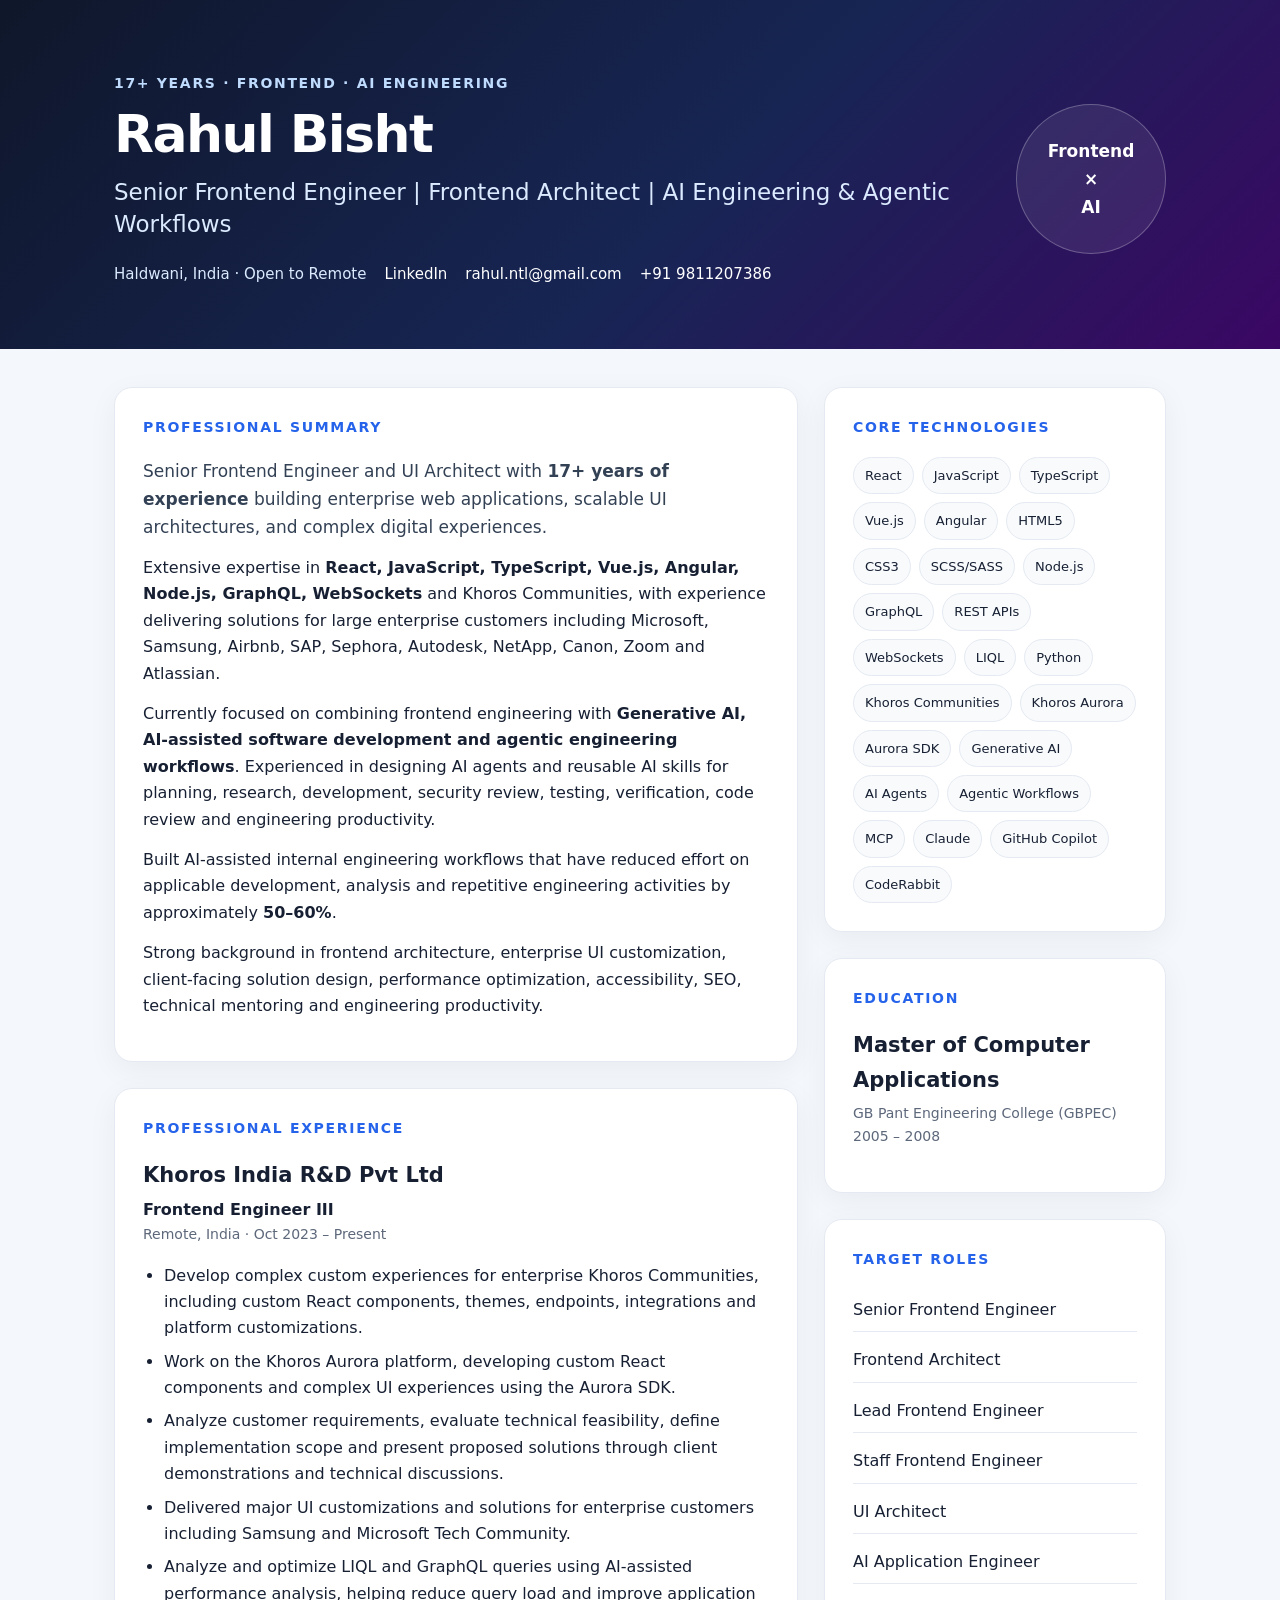
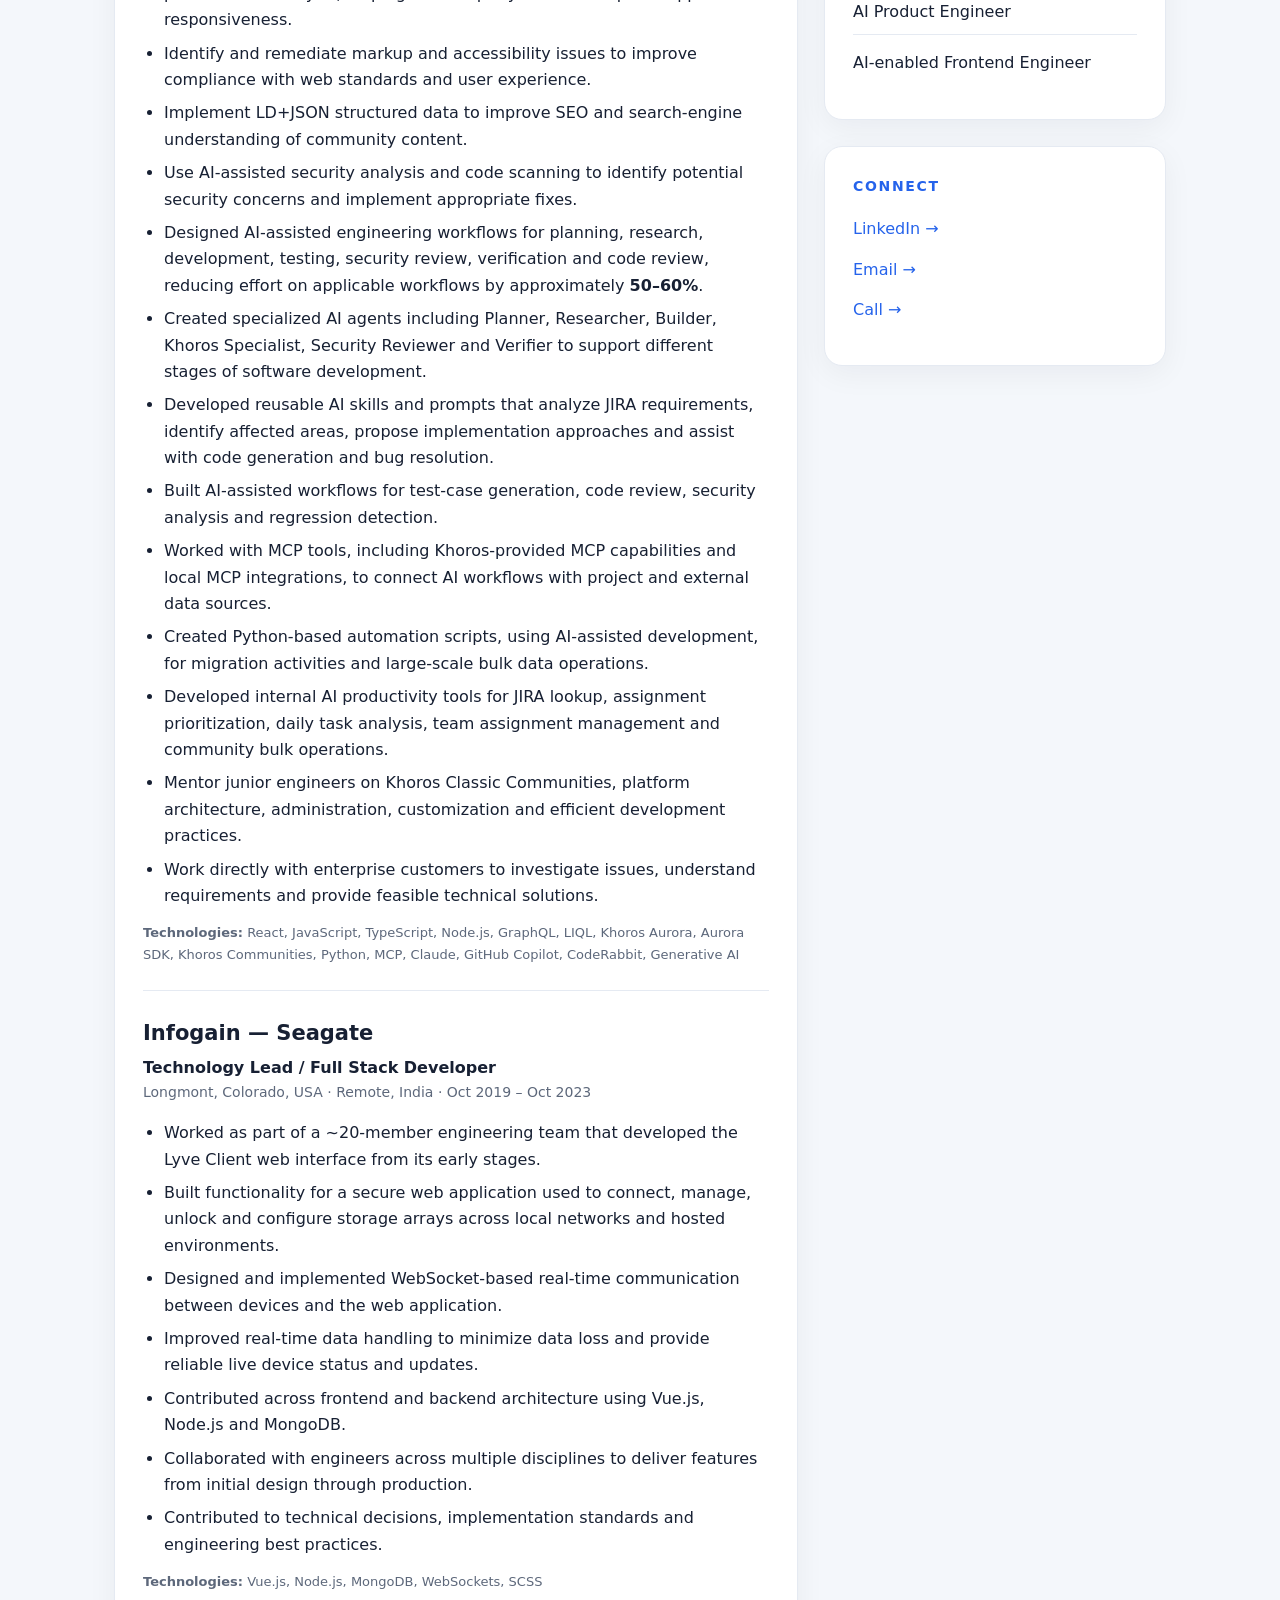
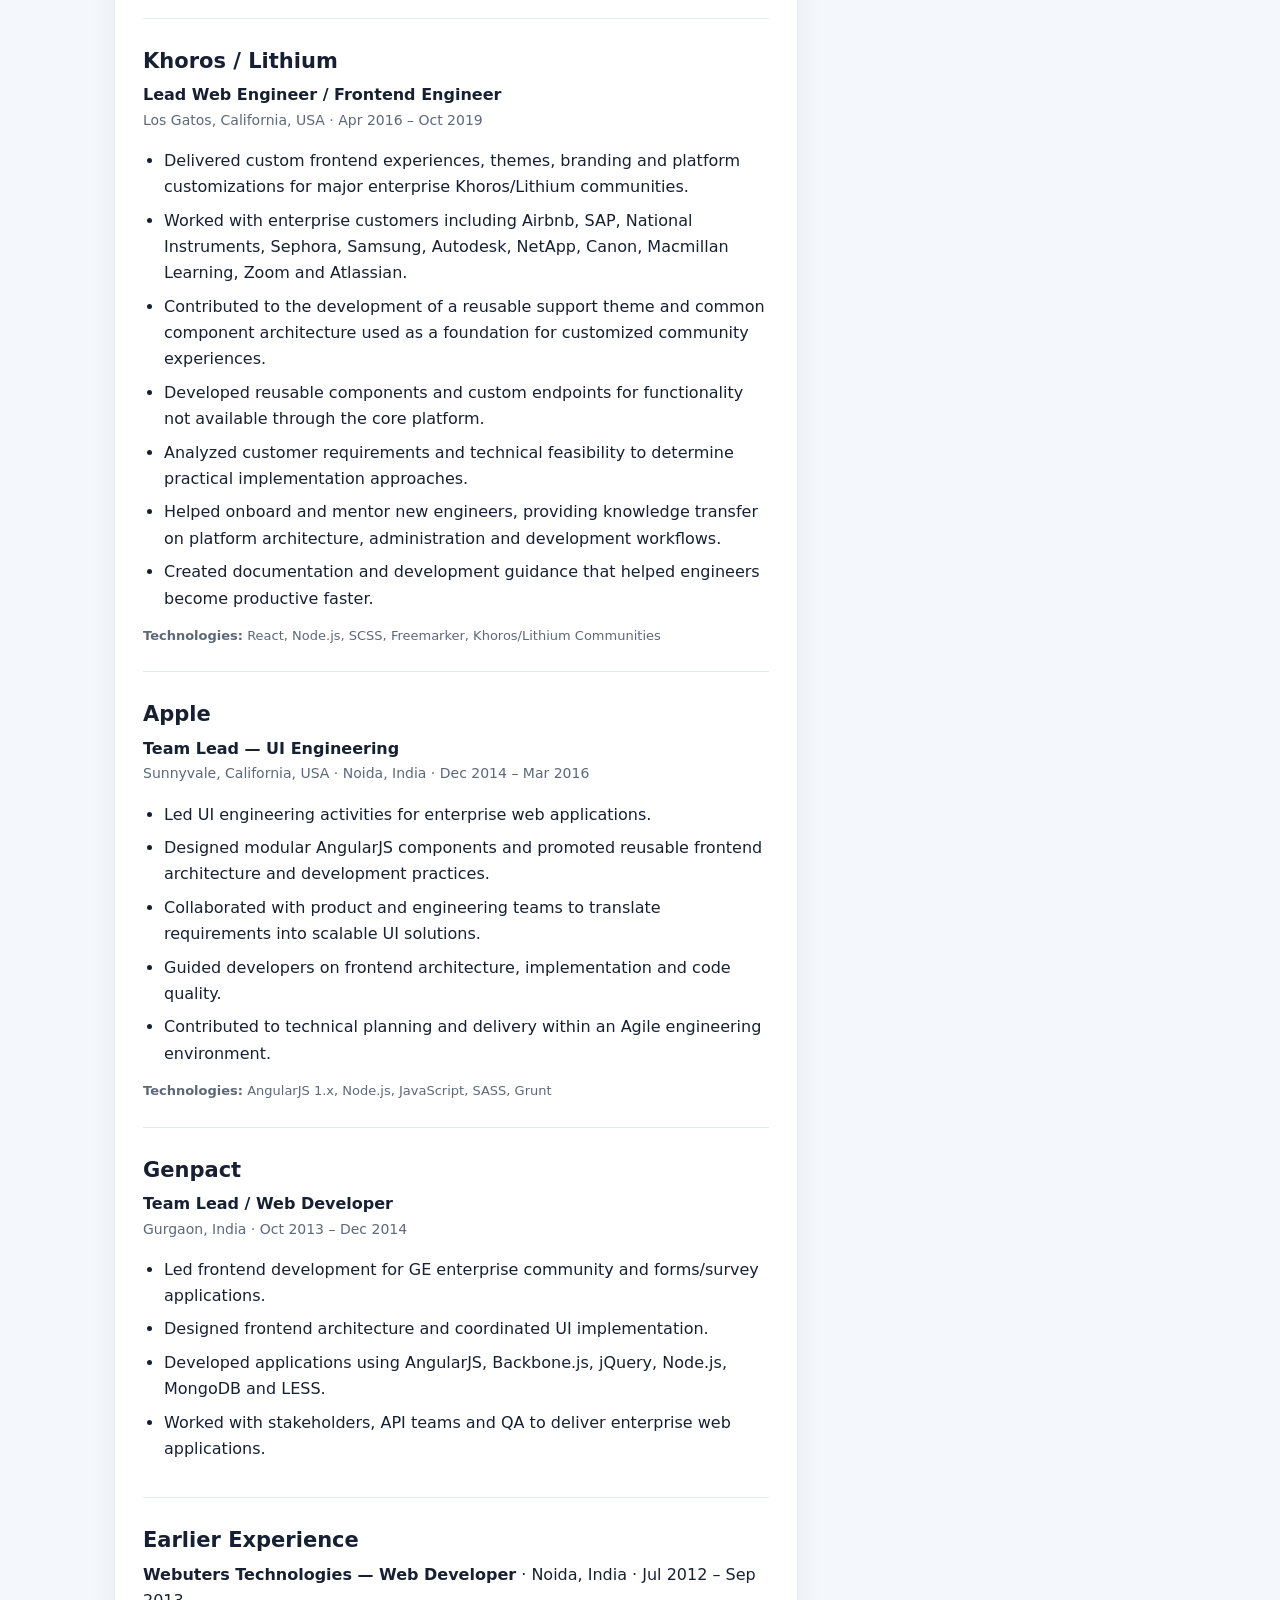
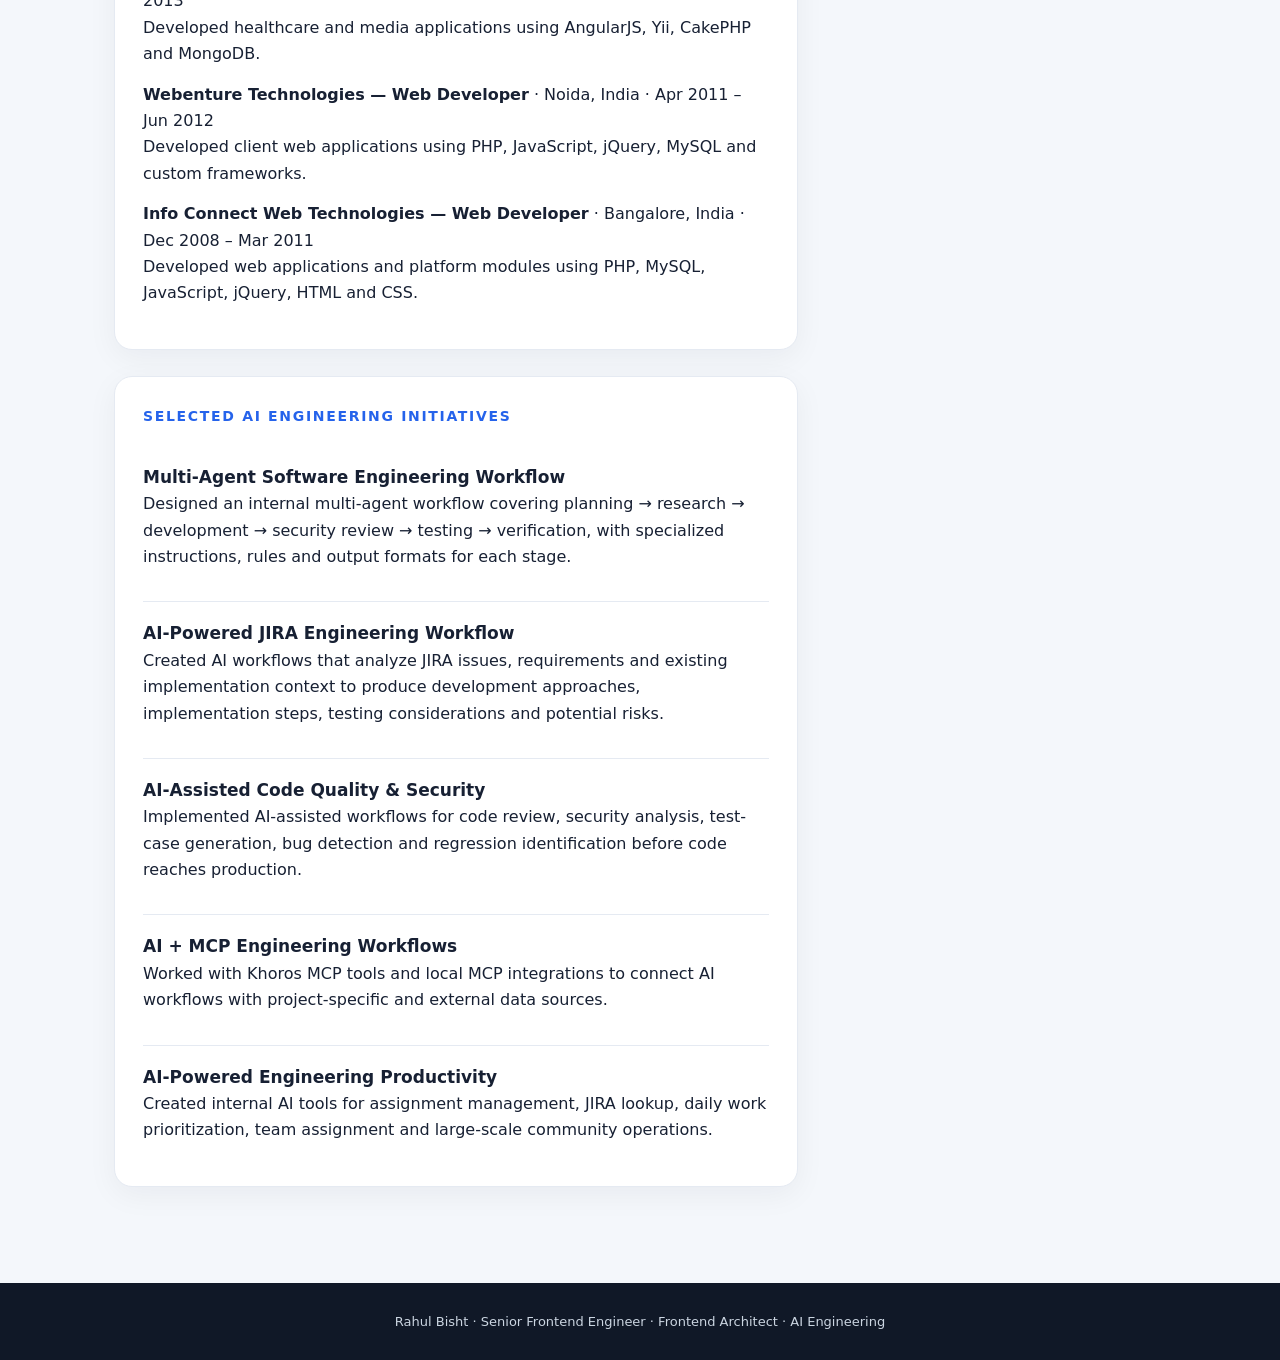
==== commit 4e035c40: "Update phone number in contact information" ====
--- a/index.html
+++ b/index.html
@@ -16,6 +16,7 @@
 body{margin:0;background:var(--bg);color:var(--text);font-family:Inter,ui-sans-serif,system-ui,-apple-system,BlinkMacSystemFont,"Segoe UI",sans-serif;line-height:1.65}
 a{color:var(--accent);text-decoration:none}
 a:hover{text-decoration:underline}
+.print-connect{display:none}
 .container{max-width:1100px;margin:auto;padding:0 24px}
 .hero{background:linear-gradient(135deg,#0f172a 0%,#172554 55%,#3b0764 100%);color:#fff;padding:72px 0 62px}
 .hero-inner{display:grid;grid-template-columns:1fr auto;gap:40px;align-items:center}
@@ -53,9 +54,47 @@
  h1{font-size:40px}.grid{grid-template-columns:1fr}.card{padding:22px}
 }
 @media print{
- body{background:#fff}.hero{padding:35px 0;background:#111827!important;-webkit-print-color-adjust:exact;print-color-adjust:exact}
- main{padding:20px 0}.card{box-shadow:none;break-inside:avoid}
- a{color:inherit}.grid{grid-template-columns:2fr 1fr}
+  @page{size:A4 portrait;margin:10mm 11mm 11mm 11mm}
+  .print-connect{display:inline!important}
+  .screen-connect{display:none!important}
+  .hero{margin-top:5mm}
+  .ai-initiatives-card{break-before:page;page-break-before:always}
+  *{-webkit-print-color-adjust:exact!important;print-color-adjust:exact!important}
+  html,body{width:210mm;background:#fff!important}
+  body{font-size:9.4pt;line-height:1.42;color:#172033}
+  .container{max-width:none;padding:0}
+  .hero{padding:18px 0 16px;background:#111827!important;color:#fff}
+  .hero-inner{display:block;padding:0 16px}
+  .eyebrow{font-size:8pt;letter-spacing:.1em}
+  h1{font-size:27pt;margin:4px 0 3px}
+  .hero h2{font-size:12.5pt;margin:0 0 8px}
+  .contact{font-size:8.5pt;gap:4px 12px}
+  .hero-badge{display:none}
+  main{padding:12px 0 0}
+  .grid{display:block}
+  section,aside{width:100%}
+  .card{border:0!important;border-radius:0!important;box-shadow:none!important;padding:0 0 8px!important;margin:0 0 9px!important}
+  h3{font-size:9pt;margin:0 0 6px;padding-bottom:3px;border-bottom:1px solid #cbd5e1}
+  h4{font-size:12pt;margin:0 0 2px}
+  .role{font-size:9.5pt}
+  .meta{font-size:8.5pt;margin-bottom:5px}
+  p{margin:0 0 6px}
+  ul{padding-left:16px;margin:4px 0}
+  li{margin:2.5px 0}
+  .summary{font-size:9.5pt}
+  .tech{font-size:8.2pt;margin-top:5px}
+  .job{padding:0 0 7px;margin:0 0 8px;border-bottom:1px solid #e5eaf2;break-inside:avoid;page-break-inside:avoid}
+  .initiative{padding:5px 0;break-inside:avoid;page-break-inside:avoid}
+  .initiative strong{font-size:9.5pt}
+  .skills{gap:3px}
+  .skill{padding:2px 5px;font-size:7.5pt}
+  .side-list{display:grid;grid-template-columns:repeat(2,1fr);gap:0 18px;margin:0}
+  .side-list li{padding:2px 0;font-size:8.5pt}
+  aside{display:block}
+  aside .card{display:block}
+  footer{display:none}
+  a{color:inherit;text-decoration:none}
+  .card,.job,.initiative{orphans:3;widows:3}
 }
 </style>
 </head>
@@ -71,7 +110,7 @@
         <span>Haldwani, India · Open to Remote</span>
         <a href="https://www.linkedin.com/in/rahulntl/" target="_blank" rel="noopener">LinkedIn</a>
         <a href="mailto:rahul.ntl@gmail.com">rahul.ntl@gmail.com</a>
-        <a href="tel:+9198112073986">+91 98112073986</a>
+        <a href="tel:+919811207386">+91 9811207386</a>
       </div>
     </div>
     <div class="hero-badge">Frontend<br>×<br>AI</div>
@@ -190,7 +229,7 @@
     </div>
   </article>
 
-  <article class="card">
+  <article class="card ai-initiatives-card">
     <h3>Selected AI Engineering Initiatives</h3>
     <div class="initiative"><strong>Multi-Agent Software Engineering Workflow</strong><p>Designed an internal multi-agent workflow covering planning → research → development → security review → testing → verification, with specialized instructions, rules and output formats for each stage.</p></div>
     <div class="initiative"><strong>AI-Powered JIRA Engineering Workflow</strong><p>Created AI workflows that analyze JIRA issues, requirements and existing implementation context to produce development approaches, implementation steps, testing considerations and potential risks.</p></div>
@@ -230,9 +269,9 @@
 
   <article class="card">
     <h3>Connect</h3>
-    <p><a href="https://www.linkedin.com/in/rahulntl/" target="_blank" rel="noopener">LinkedIn →</a></p>
-    <p><a href="mailto:rahul.ntl@gmail.com">Email →</a></p>
-    <p><a href="tel:+9198112073986">Call →</a></p>
+    <p><a href="https://www.linkedin.com/in/rahulntl/" target="_blank" rel="noopener"><span class="screen-connect">LinkedIn →</span><span class="print-connect">LinkedIn: linkedin.com/in/rahulntl/</span></a></p>
+    <p><a href="mailto:rahul.ntl@gmail.com"><span class="screen-connect">Email →</span><span class="print-connect">Email: rahul.ntl@gmail.com</span></a></p>
+    <p><a href="tel:+919811207386"><span class="screen-connect">Call →</span><span class="print-connect">Call: +91 9811207386</span></a></p>
   </article>
 </aside>
 
